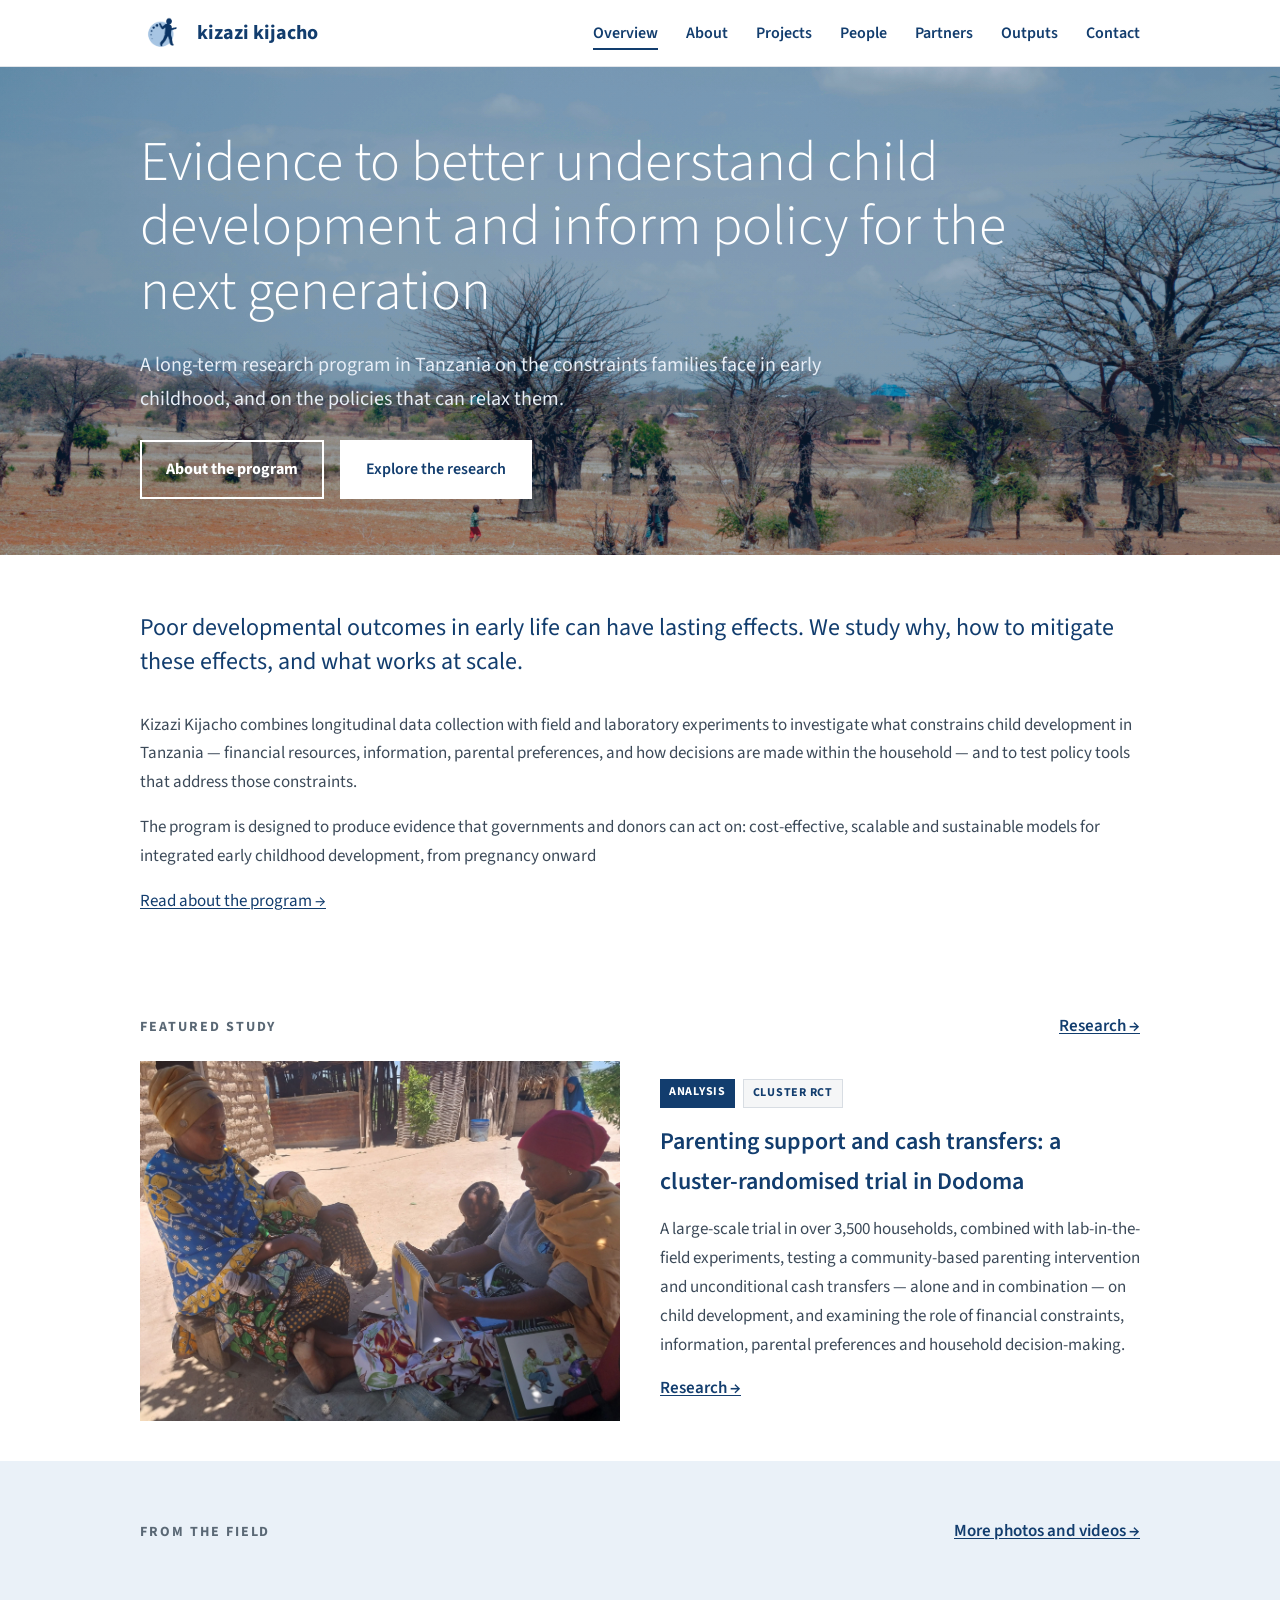
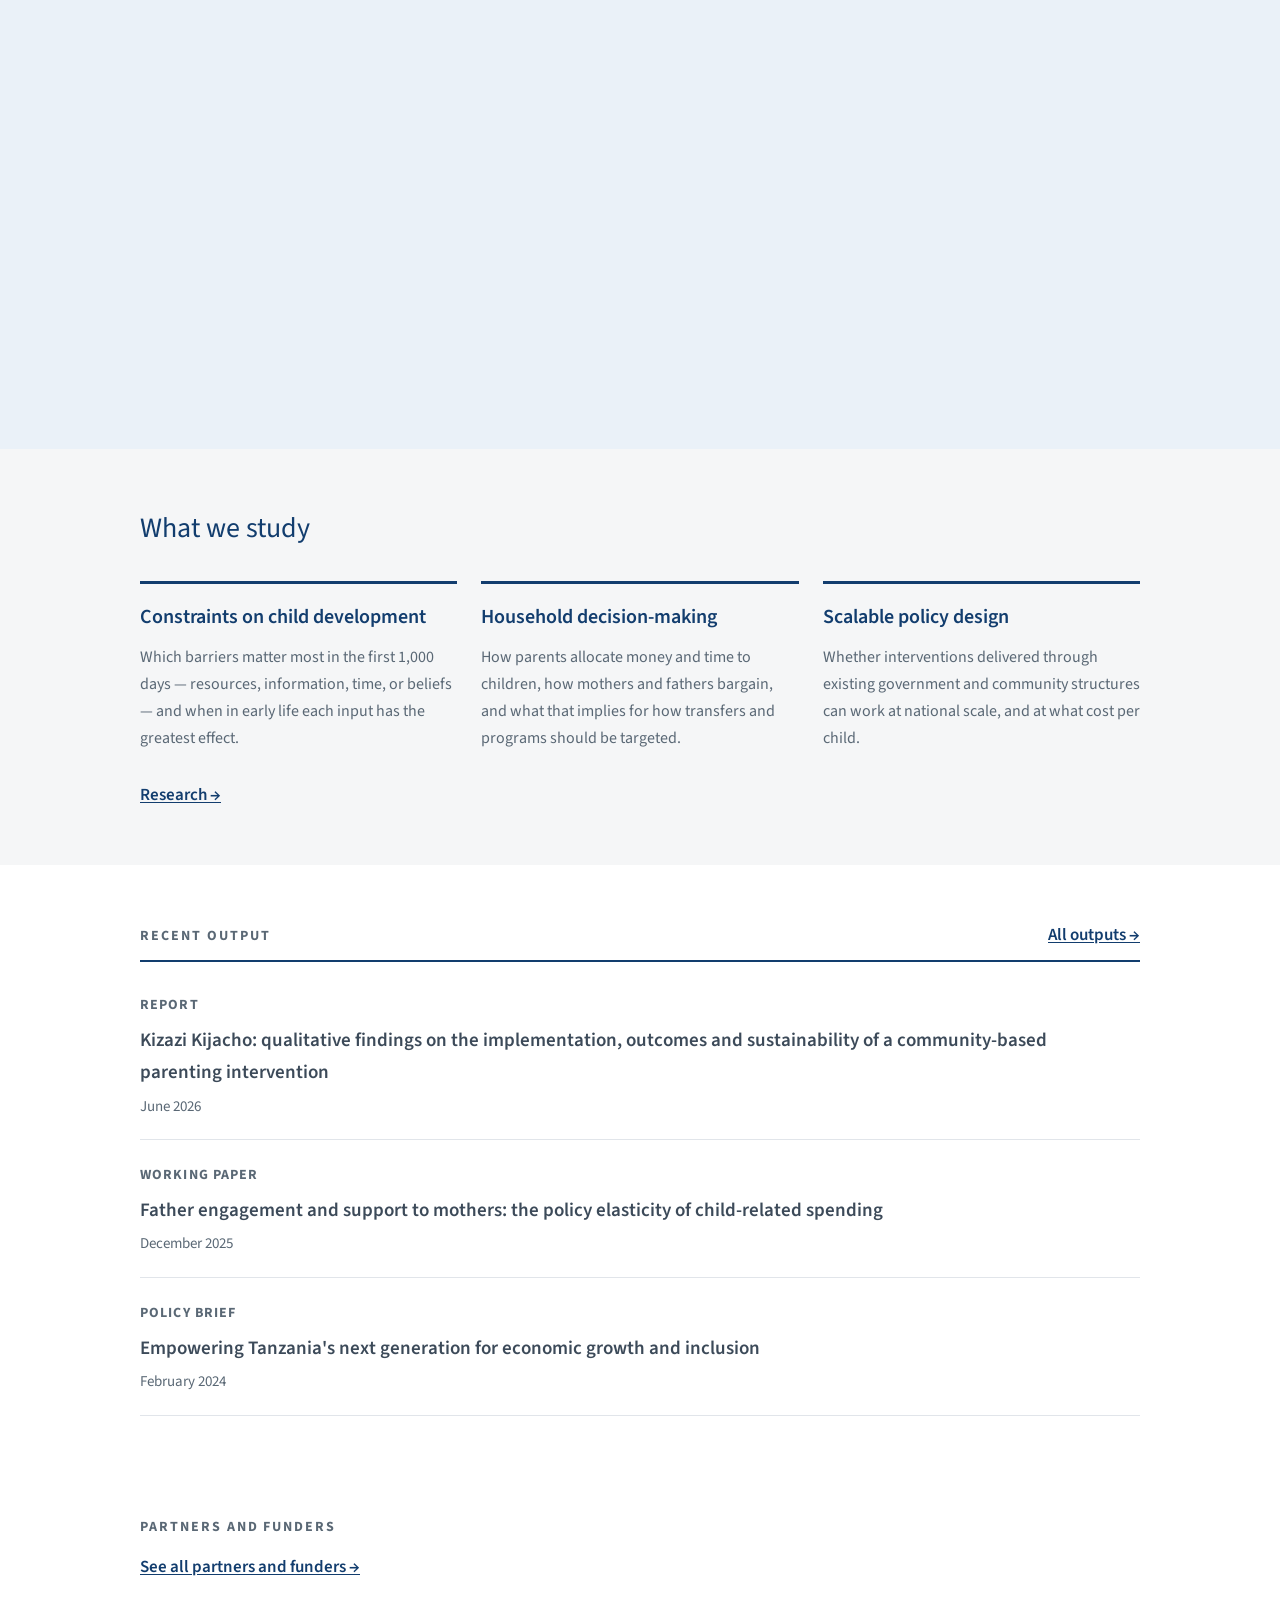
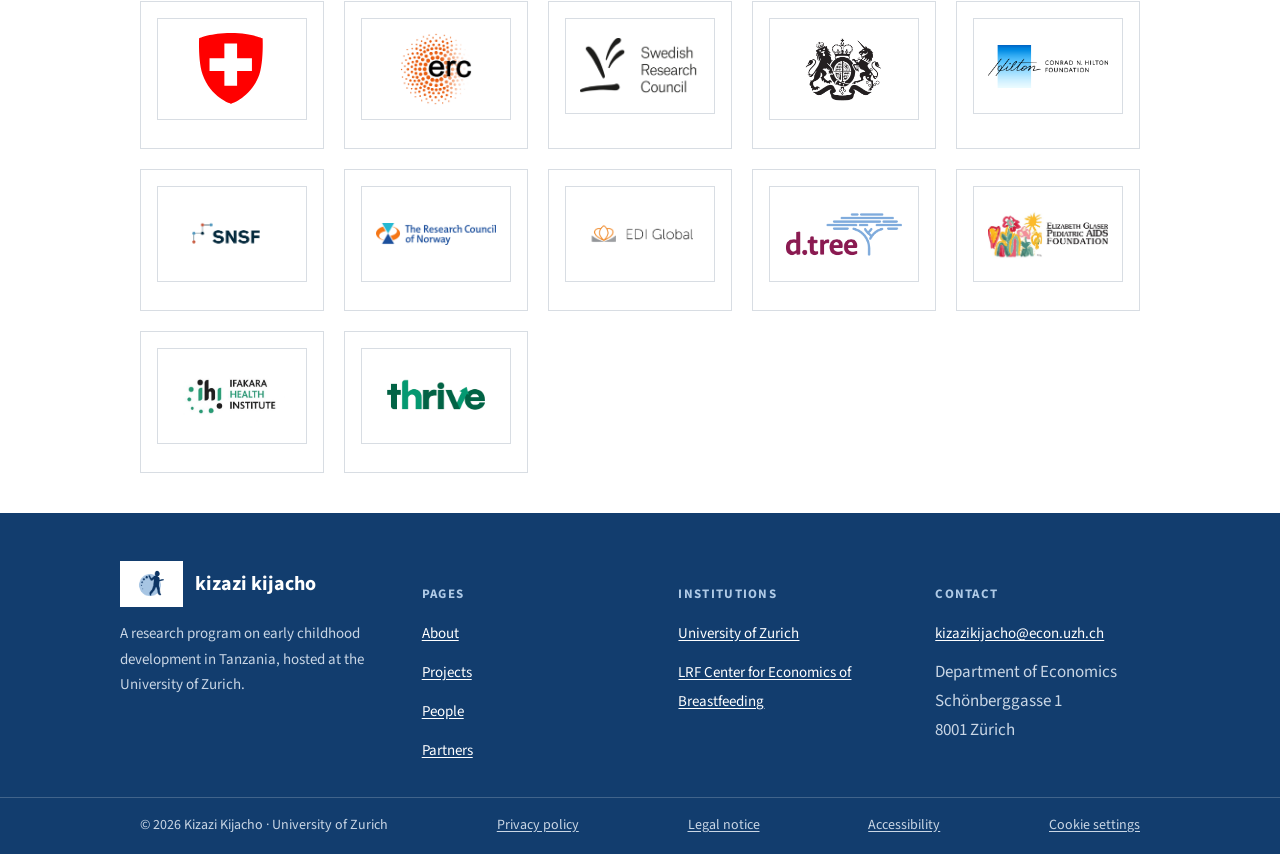
==== index.html @ 43be23a8 "Add files via upload" ====
<!DOCTYPE html>
<html lang="en">
<head>
<meta charset="UTF-8">
<meta name="viewport" content="width=device-width, initial-scale=1.0">
<title>Kizazi Kijacho — Research for the Next Generation</title>
<meta name="description" content="A long-term research program in Tanzania on the constraints families face in early childhood, and on the policies that can relax them.">
<link rel="preconnect" href="https://fonts.googleapis.com">
<link href="https://fonts.googleapis.com/css2?family=Source+Sans+3:wght@300;400;600;700&display=swap" rel="stylesheet">
<link rel="stylesheet" href="styles.css">
</head>
<body>
<a class="skip-link" href="#main">Skip to main content</a>

<header class="site-header">
  <div class="content">
    <a class="brand" href="index.html">
      <img class="brand-icon" src="assets/kizazi-icon.png" alt=""><span class="brand-wordmark">kizazi kijacho</span>
    </a>
    <nav class="main-nav" aria-label="Primary">
      <ul>
        <li><a href="index.html" aria-current="page">Overview</a></li>
        <li><a href="about.html">About</a></li>
        <li><a href="research.html">Projects</a></li>
        <li><a href="people.html">People</a></li>
        <li><a href="partners.html">Partners</a></li>
        <li><a href="outputs.html">Outputs</a></li>
        <li><a href="contact.html">Contact</a></li>
      </ul>
    </nav>
  </div>
</header>

<main id="main">

  <!-- Hero -->
  <section class="hero" aria-label="Introduction">
    <div class="content hero-inner">
      <h1>Evidence to better understand child development and inform policy for the next generation</h1>
      <p class="lede">A long-term research program in Tanzania on the constraints families face in early childhood, and on the policies that can relax them.</p>
      <div class="hero-actions">
        <a class="btn btn-outline" href="about.html" style="font-weight:700;">About the program</a>
        <a class="btn btn-primary" href="research.html">Explore the research</a>
      </div>
    </div>
  </section>

  <!-- Intro statement -->
  <section class="band-white">
    <div class="content">
      <p style="font-size:24px; font-weight:400; color:var(--navy); line-height:1.4;">
        Poor developmental outcomes in early life can have lasting effects. We study why, how to mitigate these effects, and what works at scale.
      </p>

      <div style="margin-top:32px;">
        <p>Kizazi Kijacho combines longitudinal data collection with field and laboratory experiments to investigate what constrains child development in Tanzania — financial resources, information, parental preferences, and how decisions are made within the household — and to test policy tools that address those constraints.</p>
        <p style="margin-top:16px;">The program is designed to produce evidence that governments and donors can act on: cost-effective, scalable and sustainable models for integrated early childhood development, from pregnancy onward</p>
        <p style="margin-top:16px;"><a href="about.html">Read about the program →</a></p>
      </div>
    </div>
  </section>

  <!-- Featured study -->
  <section class="band-white tight">
    <div class="content">
      <div style="display:flex; justify-content:space-between; align-items:baseline; margin-bottom:20px;">
        <span class="label">Featured study</span>
        <a href="research.html" style="font-weight:600;">Research →</a>
      </div>
      <div class="featured">
        <img src="assets/photos/field/community-health-worker-visit.jpeg" alt="A community health worker visits a mother and infant at home in Dodoma" style="width:100%;height:100%;object-fit:cover;">
        <div>
          <div class="chip-row">
            <span class="chip chip-analysis">Analysis</span>
            <span class="chip chip-planned" style="border-color:var(--card-border); background:var(--warm-grey);">Cluster RCT</span>
          </div>
          <h3>Parenting support and cash transfers: a cluster-randomised trial in Dodoma</h3>
          <p>A large-scale trial in over 3,500 households, combined with lab-in-the-field experiments, testing a community-based parenting intervention and unconditional cash transfers — alone and in combination — on child development, and examining the role of financial constraints, information, parental preferences and household decision-making.</p>
          <p style="margin-top:14px;"><a href="research.html" style="font-weight:600;">Research →</a></p>
        </div>
      </div>
    </div>
  </section>

  <!-- From the field -->
<section class="band-pale">
  <div class="content">
    <div style="display:flex; justify-content:space-between; align-items:baseline; margin-bottom:20px;">
      <span class="label">From the field</span>
      <a href="media.html" style="font-weight:600;">More photos and videos →</a>
    </div>
        <div style="max-width:760px; margin:0 auto;">
      <div style="position:relative; padding-bottom:56.25%; height:0; overflow:hidden;">
        <iframe src="https://www.youtube.com/embed/hVTuC9hLxNs" title="Kizazi Kijacho field video" style="position:absolute; top:0; left:0; width:100%; height:100%; border:0;" allow="accelerometer; autoplay; clipboard-write; encrypted-media; gyroscope; picture-in-picture" allowfullscreen></iframe>
      </div>
    </div>
  </div>
</section>

  <!-- What we study -->
  <section class="band-grey">
    <div class="content">
      <h2 style="font-size:28px; font-weight:400; color:var(--navy); margin-bottom:28px;">What we study</h2>
      <div class="grid-3">
        <div class="study-card">
          <h3>Constraints on child development</h3>
          <p>Which barriers matter most in the first 1,000 days — resources, information, time, or beliefs — and when in early life each input has the greatest effect.</p>
        </div>
        <div class="study-card">
          <h3>Household decision-making</h3>
          <p>How parents allocate money and time to children, how mothers and fathers bargain, and what that implies for how transfers and programs should be targeted.</p>
        </div>
        <div class="study-card">
          <h3>Scalable policy design</h3>
          <p>Whether interventions delivered through existing government and community structures can work at national scale, and at what cost per child.</p>
        </div>
      </div>
      <p style="margin-top:28px;"><a href="research.html" style="font-weight:600;">Research →</a></p>
    </div>
  </section>

  <!-- Recent output -->
  <section class="band-white">
    <div class="content">
      <div style="display:flex; justify-content:space-between; align-items:baseline; margin-bottom:8px; border-bottom:2px solid var(--navy); padding-bottom:10px;">
        <span class="label" style="margin:0;">Recent output</span>
        <a href="outputs.html" style="font-weight:600;">All outputs →</a>
      </div>
      <div class="output-row">
        <div>
          <span class="label" style="letter-spacing:0.08em;">Report</span>
          <h3 style="margin-top:6px;">Kizazi Kijacho: qualitative findings on the implementation, outcomes and sustainability of a community-based parenting intervention</h3>
          <p class="meta">June 2026</p>
        </div>
      </div>
      <div class="output-row">
        <div>
          <span class="label" style="letter-spacing:0.08em;">Working paper</span>
          <h3 style="margin-top:6px;">Father engagement and support to mothers: the policy elasticity of child-related spending</h3>
          <p class="meta">December 2025</p>
        </div>
      </div>
      <div class="output-row">
        <div>
          <span class="label" style="letter-spacing:0.08em;">Policy brief</span>
          <h3 style="margin-top:6px;">Empowering Tanzania's next generation for economic growth and inclusion</h3>
          <p class="meta">February 2024</p>
        </div>
      </div>
    </div>
  </section>

  <!-- Partners and funders -->
  <section class="band-white tight">
    <div class="content">
      <span class="label">Partners and funders</span>
      <p style="margin-top:12px;"><a href="partners.html" style="font-weight:600;">See all partners and funders →</a></p>
      <div class="grid-5" style="margin-top:20px;">
        <div class="partner-card logo-only"><div class="logo-img"><img src="assets/logos/funders/seri.svg" alt="Swiss State Secretariat for Education, Research and Innovation (SERI)"></div></div>
        <div class="partner-card logo-only"><div class="logo-img"><img src="assets/logos/funders/erc.png" alt="European Research Council (ERC)"></div></div>
        <div class="partner-card logo-only"><div class="logo-img"><img src="assets/logos/funders/vr-swedish-research-council.png" alt="Swedish Research Council (Vetenskapsrådet)"></div></div>
        <div class="partner-card logo-only"><div class="logo-img"><img src="assets/logos/funders/fcdo.png" alt="Foreign, Commonwealth & Development Office (FCDO)"></div></div>
        <div class="partner-card logo-only"><div class="logo-img"><img src="assets/logos/funders/hilton-foundation.png" alt="Conrad N. Hilton Foundation"></div></div>
        <div class="partner-card logo-only"><div class="logo-img"><img src="assets/logos/funders/snsf.png" alt="Swiss National Science Foundation (SNSF)"></div></div>
        <div class="partner-card logo-only"><div class="logo-img"><img src="assets/logos/funders/research-council-of-norway.png" alt="Research Council of Norway"></div></div>
        <div class="partner-card logo-only"><div class="logo-img"><img src="assets/logos/partners/edi-global.png" alt="EDI Global"></div></div>
        <div class="partner-card logo-only"><div class="logo-img"><img src="assets/logos/partners/dtree.png" alt="d.tree"></div></div>
        <div class="partner-card logo-only"><div class="logo-img"><img src="assets/logos/partners/egpaf.jpeg" alt="Elizabeth Glaser Pediatric AIDS Foundation (EGPAF)"></div></div>
        <div class="partner-card logo-only"><div class="logo-img"><img src="assets/logos/partners/ifakara.jpg" alt="Ifakara Health Institute"></div></div>
        <div class="partner-card logo-only"><div class="logo-img"><img src="assets/logos/partners/thrive.png" alt="Thrive"></div></div>
      </div>
    </div>
  </section>

</main>

<!-- Footer -->
<footer class="site-footer">
  <div class="content footer-main">
    <div>
      <div class="footer-brand">
                <div style="display:flex; align-items:center; gap:12px;">
          <div class="footer-logo-plate">
            <img class="brand-icon" src="assets/kizazi-icon.png" alt="">
          </div>
          <span class="brand-wordmark">kizazi kijacho</span>
        </div>
        <p class="footer-brand-text">A research program on early childhood development in Tanzania, hosted at the University of Zurich.</p>
      </div>
    </div>
    <div class="footer-col">
      <h5>Pages</h5>
      <ul>
        <li><a href="about.html">About</a></li>
        <li><a href="research.html">Projects</a></li>
        <li><a href="people.html">People</a></li>
        <li><a href="partners.html">Partners</a></li>
      </ul>
    </div>
    <div class="footer-col">
      <h5>Institutions</h5>
      <ul>
        <li><a href="https://www.econ.uzh.ch/en.html" target="_blank" rel="noopener">University of Zurich</a></li>
        <li><a href="https://lrfc.uzh.ch/en/index.html" target="_blank" rel="noopener">LRF Center for Economics of Breastfeeding</a></li>
      </ul>
    </div>
    <div class="footer-col">
      <h5>Contact</h5>
      <ul>
        <li><a href="mailto:kizazikijacho@econ.uzh.ch">kizazikijacho@econ.uzh.ch</a></li>
        <li style="color:#C9D6E5;">Department of Economics<br>Schönberggasse 1<br>8001 Zürich</li>
      </ul>
    </div>
  </div>
    <div class="footer-bottom">
    <div class="content">
      <span>© 2026 Kizazi Kijacho · University of Zurich</span>
      <a href="legal.html#privacy-policy">Privacy policy</a>
      <a href="legal.html#legal-notice">Legal notice</a>
      <a href="legal.html#accessibility">Accessibility</a>
      <a href="legal.html#cookie-settings">Cookie settings</a>
    </div>
  </div>
</footer>

</body>
</html>
---- styles.css ----
/* ==========================================================================
   Kizazi Kijacho — shared stylesheet
   Design system per site mockup: one typeface (Source Sans), four
   background bands (white / pale blue / warm grey / navy), square corners
   throughout, colour drawn from the KK logo.
   ========================================================================== */

:root {
  /* Colour */
  --navy: #123D6E;
  --light-blue: #AFCAE6;
  --pale-band: #EAF1F8;
  --body-text: #3C4A59;
  --secondary-text: #5A6875;
  --warm-grey: #F5F6F7;
  --dashed-bg: #F7FAFD;
  --dashed-border: #AFCAE6;
  --divider: #E1E5EA;
  --card-border: #D8DDE3;
  --uzh-blue: #0028A5;
  --white: #FFFFFF;

  /* Layout */
  --content-width: 1040px;
  --page-pad: 20px;
}

* { box-sizing: border-box; }

html {
  scroll-behavior: smooth;
}

@media (prefers-reduced-motion: reduce) {
  html { scroll-behavior: auto; }
  * { animation-duration: 0.001ms !important; animation-iteration-count: 1 !important; transition-duration: 0.001ms !important; }
}

body {
  margin: 0;
  font-family: "Source Sans 3", "Source Sans Pro", -apple-system, BlinkMacSystemFont, sans-serif;
  color: var(--body-text);
  background: var(--white);
  font-size: 17px;
  line-height: 1.7;
  font-weight: 400;
}

h1, h2, h3, h4, p, ul, ol, dl, figure { margin: 0; }

a {
  color: var(--navy);
  text-decoration: underline;
  text-underline-offset: 2px;
}
a:hover { color: var(--uzh-blue); }

img { max-width: 100%; display: block; }

.content {
  max-width: var(--content-width);
  margin: 0 auto;
  padding: 0 var(--page-pad);
}

/* Skip link (accessibility) */
.skip-link {
  position: absolute;
  left: -9999px;
  top: 0;
  background: var(--navy);
  color: var(--white);
  padding: 12px 20px;
  z-index: 1000;
  text-decoration: none;
}
.skip-link:focus {
  left: 0;
}

/* Visible keyboard focus everywhere */
a:focus-visible,
button:focus-visible,
[tabindex]:focus-visible {
  outline: 3px solid var(--uzh-blue);
  outline-offset: 2px;
}

/* ---------- Host strip + header ---------- */
.host-strip {
  background: var(--uzh-blue);
  color: var(--white);
  font-size: 14px;
  font-weight: 700;
  text-transform: uppercase;
  letter-spacing: 0.08em;
  padding: 8px var(--page-pad);
  text-align: center;
}

.site-header {
  border-bottom: 1px solid var(--divider);
  background: var(--white);
}
.site-header .content {
  display: flex;
  align-items: center;
  justify-content: space-between;
  gap: 24px;
  padding-top: 16px;
  padding-bottom: 16px;
  flex-wrap: wrap;
}

.brand {
  display: flex;
  align-items: center;
  gap: 12px;
  text-decoration: none;
  color: var(--navy);
}
.brand-mark {
  width: 40px;
  height: 40px;
  flex-shrink: 0;
}
.brand-text {
  display: flex;
  flex-direction: column;
  line-height: 1.2;
}
.brand-name {
  font-size: 19px;
  font-weight: 600;
  color: var(--navy);
}
.brand-tagline {
  font-size: 12px;
  color: var(--secondary-text);
}
.brand-logo {
  height: 40px;
  width: auto;
  display: block;
}
.brand-icon {
  height: 34px;
  width: auto;
  display: block;
}
.brand-wordmark {
  font-size: 20px;
  font-weight: 700;
  color: var(--navy);
  white-space: nowrap;
}
.footer-brand .brand-wordmark { color: var(--white); }

.main-nav ul {
  list-style: none;
  display: flex;
  gap: 28px;
  padding: 0;
  flex-wrap: wrap;
}
.main-nav a {
  font-size: 16px;
  font-weight: 600;
  color: var(--navy);
  text-decoration: none;
  padding-bottom: 4px;
  border-bottom: 2px solid transparent;
}
.main-nav a:hover { border-bottom-color: var(--light-blue); }
.main-nav a[aria-current="page"] {
  border-bottom-color: var(--navy);
}

/* ---------- Bands ---------- */
.band-white { background: var(--white); }
.band-pale { background: var(--pale-band); }
.band-grey { background: var(--warm-grey); }
.band-navy { background: var(--navy); color: var(--white); }

section {
  padding: 56px 0;
}
section.tight { padding: 40px 0; }
section.wide { padding: 76px 0; }

/* ---------- Small label / eyebrow ---------- */
.label {
  font-size: 14px;
  font-weight: 700;
  text-transform: uppercase;
  letter-spacing: 0.14em;
  color: var(--secondary-text);
}
.band-navy .label,
.hero .label { color: var(--light-blue); }

/* ---------- Hero (Overview) ---------- */
.hero {
  background:
    linear-gradient(rgba(18,61,110,0.35), rgba(18,61,110,0.35)),
    url('assets/photos/field/Field_Photo_3.jpg') center/cover no-repeat;
  color: var(--white);
  padding: 64px 0 0;
}
.hero-inner {
  display: flex;
  flex-direction: column;
  gap: 24px;
  padding-bottom: 56px;
}
.hero-logo-plate {
  background: var(--white);
  display: inline-flex;
  align-items: center;
  gap: 10px;
  padding: 14px 18px;
  width: fit-content;
}
.hero-logo-plate img { height: 40px; width: auto; }
.hero h1 {
  font-size: 56px;
  font-weight: 300;
  line-height: 1.15;
  max-width: 36ch;
}
.hero p.lede {
  font-size: 20px;
  font-weight: 400;
  max-width: 70ch;
  color: #E7EEF7;
}
.hero-actions {
  display: flex;
  gap: 16px;
  flex-wrap: wrap;
}

/* Shallow banner used on inner pages */
.page-banner {
  background: var(--navy);
  color: var(--white);
  padding: 48px 0;
}
.page-banner h1 {
  font-size: 44px;
  font-weight: 300;
  line-height: 1.2;
}
.page-banner .label { margin-bottom: 10px; display: block; }

/* Pale intro band under a page banner, or standalone page title */
.page-intro {
  background: var(--pale-band);
  padding: 48px 0;
}
.page-intro .intro-grid {
  display: grid;
  grid-template-columns: 1.2fr 1fr;
  gap: 40px;
  align-items: start;
}
.page-intro h1 {
  font-size: 46px;
  font-weight: 300;
  color: var(--navy);
  margin-bottom: 8px;
}
.page-intro p { font-size: 17px; }

/* ---------- Buttons ---------- */
.btn {
  display: inline-block;
  padding: 14px 24px;
  font-size: 16px;
  font-weight: 600;
  text-decoration: none;
  border: 2px solid transparent;
  cursor: pointer;
}
.btn-primary {
  background: var(--white);
  color: var(--navy);
}
.btn-primary:hover { background: var(--light-blue); color: var(--navy); }
.btn-outline {
  background: transparent;
  color: var(--white);
  border-color: var(--white);
}
.btn-outline:hover { background: rgba(255,255,255,0.12); }
.btn-navy {
  background: var(--navy);
  color: var(--white);
}
.btn-navy:hover { background: #0d2c50; }
.btn-outline-navy {
  background: transparent;
  color: var(--navy);
  border-color: var(--navy);
}
.btn-outline-navy:hover { background: var(--pale-band); }

/* ---------- Two-column text layout ---------- */
.two-col {
  display: grid;
  grid-template-columns: 1fr 1fr;
  gap: 56px;
}
.two-col h2 {
  font-size: 26px;
  font-weight: 600;
  color: var(--navy);
  border-bottom: 2px solid var(--navy);
  padding-bottom: 12px;
  margin-bottom: 20px;
}

/* ---------- Three / four column layout ---------- */
.grid-3 {
  display: grid;
  grid-template-columns: repeat(3, 1fr);
  gap: 24px;
}
.grid-4 {
  display: grid;
  grid-template-columns: repeat(4, 1fr);
  gap: 24px;
}
.grid-5 {
  display: grid;
  grid-template-columns: repeat(5, 1fr);
  gap: 20px;
}

.study-card {
  border-top: 3px solid var(--navy);
  padding-top: 16px;
}
.study-card h3 {
  font-size: 20px;
  font-weight: 600;
  color: var(--navy);
  margin-bottom: 10px;
}
.study-card p { font-size: 16px; color: var(--secondary-text); }

/* ---------- Featured study (image + text) ---------- */
.featured {
  display: grid;
  grid-template-columns: 1fr 1fr;
  gap: 40px;
  align-items: center;
}
.chip-row { display: flex; gap: 8px; margin-bottom: 14px; }
.featured h3 {
  font-size: 24px;
  font-weight: 600;
  color: var(--navy);
  margin-bottom: 12px;
}

/* ---------- Status chips ---------- */
.chip {
  display: inline-block;
  font-size: 12px;
  font-weight: 700;
  text-transform: uppercase;
  letter-spacing: 0.06em;
  padding: 3px 9px;
}
.chip-analysis { background: var(--navy); color: var(--white); }
.chip-planned { background: var(--pale-band); color: var(--navy); border: 1px solid var(--light-blue); }
.chip-complete { background: var(--white); color: var(--navy); border: 1px solid var(--navy); }

/* ---------- Placeholder photo block ---------- */
.photo-placeholder {
  background: var(--dashed-bg);
  border: 1px dashed var(--dashed-border);
  color: var(--secondary-text);
  display: flex;
  flex-direction: column;
  align-items: center;
  justify-content: center;
  gap: 6px;
  text-align: center;
  font-size: 14px;
  padding: 24px;
  min-height: 220px;
}
.photo-placeholder svg { width: 28px; height: 28px; opacity: 0.6; }
.photo-placeholder .ph-caption { font-weight: 600; color: var(--body-text); }
.photo-placeholder.portrait {
  border-radius: 50%;
  min-height: 0;
  width: 160px;
  height: 160px;
  margin: 0 auto;
  object-fit: cover;
  display: block;
}
.portrait-photo {
  width: 160px;
  height: 160px;
  border-radius: 50%;
  object-fit: cover;
  display: block;
  margin: 0 auto;
  padding: 0;
  border: none;
  background: none;
}
.photo-placeholder.wide { min-height: 320px; }
.photo-placeholder.small { min-height: 140px; }

/* ---------- Video block ---------- */
.video-block {
  background: var(--navy);
  color: var(--white);
  min-height: 320px;
  display: flex;
  flex-direction: column;
  align-items: center;
  justify-content: center;
  gap: 10px;
  text-align: center;
}
.video-block .play {
  width: 56px;
  height: 56px;
  border: 2px solid var(--white);
  border-radius: 50%;
  display: flex;
  align-items: center;
  justify-content: center;
}
.video-note {
  font-size: 14px;
  color: var(--secondary-text);
  margin-top: 10px;
}

/* ---------- Timeline ---------- */
.timeline {
  border-top: 3px solid var(--navy);
  display: grid;
  grid-template-columns: repeat(4, 1fr);
  gap: 24px;
  padding-top: 20px;
}
.timeline .year {
  font-size: 19px;
  font-weight: 600;
  color: var(--navy);
  margin-bottom: 8px;
}
.timeline p { font-size: 16px; color: var(--secondary-text); }

/* ---------- Research: collapsible study rows ---------- */
.study-group { margin-bottom: 48px; }
.study-group-title {
  font-size: 26px;
  font-weight: 600;
  color: var(--navy);
}
.study-group-sub {
  font-size: 16px;
  color: var(--secondary-text);
  margin-bottom: 4px;
}
.study-group-rule {
  border: none;
  border-top: 2px solid var(--navy);
  margin: 12px 0 0;
}
.study-row {
  border-bottom: 1px solid var(--divider);
  padding: 20px 0;
}
.study-row-layout {
  display: grid;
  grid-template-columns: 1fr 280px;
  gap: 32px;
}
.study-row summary {
  list-style: none;
  cursor: pointer;
  display: flex;
  align-items: baseline;
  gap: 10px;
  font-size: 20px;
  font-weight: 600;
  color: var(--navy);
}
.study-row summary::-webkit-details-marker { display: none; }
.study-row summary::after {
  content: "+";
  margin-left: auto;
  font-weight: 400;
  font-size: 22px;
  color: var(--secondary-text);
}
.study-row[open] summary::after { content: "–"; }
.study-body {
  display: grid;
  grid-template-columns: 1fr 280px;
  gap: 32px;
  margin-top: 14px;
}
.study-facts {
  border-left: 2px solid var(--light-blue);
  padding-left: 20px;
  font-size: 15px;
}
.study-facts dt {
  font-size: 13px;
  font-weight: 700;
  text-transform: uppercase;
  letter-spacing: 0.08em;
  color: var(--secondary-text);
  margin-top: 12px;
}
.study-facts dt:first-child { margin-top: 0; }
.study-facts dd { margin: 2px 0 0; }

/* ---------- People ---------- */
.leader-row {
  display: grid;
  grid-template-columns: 160px 1fr;
  gap: 32px;
  padding: 28px 0;
  border-bottom: 1px solid var(--divider);
  align-items: center;
}
.leader-row h3 { font-size: 21px; font-weight: 600; color: var(--navy); }
.leader-role { font-size: 15px; color: var(--secondary-text); margin: 4px 0 10px; }
.leader-bio { font-style: italic; color: var(--secondary-text); margin-bottom: 10px; }

.collab-grid {
  display: grid;
  grid-template-columns: 1fr 1fr;
  gap: 20px 40px;
}
.collab-cell {
  border-bottom: 1px solid var(--divider);
  padding-bottom: 16px;
}
.collab-cell summary {
  list-style: none;
  cursor: pointer;
  display: grid;
  grid-template-columns: 64px 1fr auto;
  gap: 14px;
  align-items: center;
}
.collab-cell summary::-webkit-details-marker { display: none; }
.collab-cell .ph-mini {
  width: 64px; height: 64px; border-radius: 50%;
  object-fit: cover; object-position: center 20%; display: block;
}
.collab-cell h4 { font-size: 17px; font-weight: 600; color: var(--navy); }
.collab-cell .inst { font-size: 14px; color: var(--secondary-text); }
.collab-cell summary::after { content: "+"; font-size: 18px; color: var(--secondary-text); }
.collab-cell[open] summary::after { content: "–"; }
.collab-body { padding: 12px 0 0 78px; font-size: 15px; }
.collab-links a { margin-right: 14px; font-size: 14px; }
.add-cell {
  background: var(--dashed-bg);
  border: 1px dashed var(--dashed-border);
  padding: 16px;
  font-size: 15px;
  color: var(--secondary-text);
  display: flex;
  align-items: center;
}
.add-cell a { font-weight: 700; }

/* ---------- Partners ---------- */
.partner-card {
  border: 1px solid var(--card-border);
  padding: 16px;
  text-align: left;
}
.partner-card .logo-slot {
  background: var(--dashed-bg);
  border: 1px dashed var(--dashed-border);
  min-height: 72px;
  display: flex;
  align-items: center;
  justify-content: center;
  font-size: 13px;
  color: var(--secondary-text);
  margin-bottom: 12px;
}
.partner-card .logo-img {
  background: var(--white);
  border: 1px solid var(--card-border);
  min-height: 96px;
  display: flex;
  align-items: center;
  justify-content: center;
  margin-bottom: 12px;
  padding: 14px;
}
.partner-card .logo-img img {
  max-height: 72px;
  max-width: 100%;
  width: auto;
  object-fit: contain;
}
.partner-card.logo-only h4 { font-size: 15px; }
.partner-card h4 { font-size: 17px; font-weight: 600; color: var(--navy); }
.partner-card p { font-size: 14px; color: var(--secondary-text); margin-top: 4px; }

.past-partner {
  padding: 14px 0;
  border-bottom: 1px solid var(--divider);
}
.past-partner .name { font-weight: 600; color: var(--navy); }
.past-partner .role { font-size: 14px; color: var(--secondary-text); }

/* ---------- Outputs ---------- */
.output-row {
  display: grid;
  grid-template-columns: 1fr auto;
  gap: 24px;
  padding: 20px 0;
  border-bottom: 1px solid var(--divider);
  align-items: start;
}
.output-row h3 { font-size: 19px; font-weight: 600; color: var(--body-text); }
.output-row .meta { font-size: 15px; color: var(--secondary-text); margin-top: 4px; }
.output-links a { margin-left: 16px; font-size: 15px; font-weight: 600; white-space: nowrap; }
.output-links a:first-child { margin-left: 0; }
.output-group-title {
  font-size: 26px;
  font-weight: 600;
  color: var(--navy);
  border-bottom: 2px solid var(--navy);
  padding-bottom: 10px;
  margin-bottom: 4px;
}

/* ---------- Add-item tile ---------- */
.add-tile {
  background: var(--dashed-bg);
  border: 1px dashed var(--dashed-border);
  padding: 18px;
  font-size: 15px;
  color: var(--secondary-text);
}
.add-tile a { font-weight: 700; }

/* ---------- Legal page ---------- */
.legal-block { margin-bottom: 48px; }
.legal-block h2 {
  font-size: 26px;
  font-weight: 600;
  color: var(--navy);
  border-bottom: 2px solid var(--navy);
  padding-bottom: 10px;
  margin-bottom: 24px;
}
.legal-two-col {
  display: grid;
  grid-template-columns: 1fr 1fr;
  gap: 32px 56px;
}
.legal-two-col h4 {
  font-size: 18px;
  font-weight: 600;
  color: var(--navy);
  margin-bottom: 6px;
}
.legal-note {
  background: var(--pale-band);
  padding: 20px 24px;
  font-size: 16px;
  margin-top: 24px;
}

/* ---------- Footer ---------- */
.site-footer {
  background: var(--navy);
  color: var(--white);
  margin-top: 0;
}
.footer-main {
  padding: 48px 0 32px;
  display: grid;
  grid-template-columns: 1.2fr 1fr 1fr 1fr;
  gap: 32px;
}
.footer-brand {
  display: flex;
  flex-direction: column;
  gap: 14px;
  align-items: flex-start;
}
.footer-logo-plate {
  background: var(--white);
  display: inline-flex;
  padding: 8px 12px;
}
.footer-logo-plate img { height: 30px; width: auto; display: block; }
.footer-brand-text { font-size: 15px; color: #C9D6E5; margin: 0; }
.footer-col h5 {
  font-size: 13px;
  font-weight: 700;
  text-transform: uppercase;
  letter-spacing: 0.1em;
  color: var(--light-blue);
  margin-bottom: 14px;
}
.footer-col ul { list-style: none; padding: 0; display: flex; flex-direction: column; gap: 10px; }
.footer-col a {
  overflow-wrap: break-word;
  color: var(--white);
  font-size: 15px;
  text-decoration: underline;
}
.footer-legal-row {
  border-top: 1px solid rgba(255,255,255,0.2);
  padding: 16px var(--page-pad);
}
.footer-legal-row .content {
  display: flex;
  gap: 20px;
  flex-wrap: wrap;
}
.footer-legal-row a { color: var(--white); font-size: 14px; }
.footer-bottom {
  border-top: 1px solid rgba(255,255,255,0.2);
  padding: 16px var(--page-pad);
  font-size: 14px;
  color: #C9D6E5;
}
.footer-bottom a { color: #C9D6E5; }
.footer-bottom .content {
  display: flex;
  justify-content: space-between;
  flex-wrap: wrap;
  gap: 8px;
}

/* ---------- Responsive ---------- */
@media (max-width: 900px) {
  .two-col,
  .featured,
  .page-intro .intro-grid,
  .study-row-layout,
  .study-body,
  .leader-row,
  .collab-grid { grid-template-columns: 1fr; }
  .grid-3, .grid-4, .grid-5 { grid-template-columns: repeat(2, 1fr); }
  .timeline { grid-template-columns: repeat(2, 1fr); }
  .footer-main { grid-template-columns: 1fr 1fr; }
  .footer-main > div:first-child { grid-column: 1 / -1; }
  .hero h1 { font-size: 40px; }
  .page-intro h1, .page-banner h1 { font-size: 32px; }
  .main-nav ul { gap: 16px; }
  .collab-cell summary { grid-template-columns: 48px 1fr auto; }
  .collab-body { padding-left: 62px; }
  .leader-row { grid-template-columns: 100px 1fr; }
  .portrait-photo { width: 100px; height: 100px; }
  .collab-cell .ph-mini { width: 48px; height: 48px; }
}
@media (max-width: 560px) {
  .grid-3, .grid-4, .grid-5 { grid-template-columns: 1fr; }
  .timeline { grid-template-columns: 1fr; }
  .footer-main { grid-template-columns: 1fr; }
  .main-nav ul { gap: 12px 16px; }
  .hero h1 { font-size: 32px; }
}

/* ---------- Projects page: pillar tabs ---------- */
.pillar-grid {
  display: flex;
  gap: 16px;
  margin-bottom: 4px;
}
.pillar-card {
  flex: 1;
  border: 1px solid var(--card-border);
  border-top: 4px solid var(--card-border);
  padding: 20px;
  text-align: left;
  background: var(--white);
  cursor: pointer;
  font-family: inherit;
  display: block;
}
.pillar-card:hover { background: var(--warm-grey); }
.pillar-card.is-active {
  border-top-color: var(--navy);
  background: var(--pale-band);
}
.pillar-card-num { font-size: 28px; font-weight: 300; color: var(--navy); }
.pillar-card-title { font-size: 15px; font-weight: 600; color: var(--navy); margin-top: 4px; }
.pillar-card-count { font-size: 12px; color: var(--secondary-text); margin-top: 4px; text-transform: uppercase; letter-spacing: 0.05em; }

.expand-panel {
  border: 1px solid var(--card-border);
  border-top: 4px solid var(--navy);
  background: var(--pale-band);
  padding: 28px;
  margin-top: 16px;
}
.expand-panel-label { font-size: 12px; font-weight: 700; text-transform: uppercase; letter-spacing: 0.08em; color: var(--secondary-text); margin-bottom: 6px; }
.expand-panel h3 { font-size: 22px; font-weight: 600; color: var(--navy); margin-bottom: 6px; }
.expand-panel-desc { font-size: 15px; color: var(--secondary-text); margin-bottom: 20px; }

.pillar-panel-content { display: none; }
.pillar-panel-content.is-visible { display: block; }

.pillar-item {
  background: var(--white);
  border: 1px solid var(--card-border);
  border-top: 3px solid var(--navy);
  padding: 24px 28px;
  margin-bottom: 20px;
}
.pillar-item:last-child { margin-bottom: 0; }
.pillar-item-subtitle {
  font-size: 13px;
  color: var(--secondary-text);
  font-weight: 600;
  margin-top: 2px;
}
.pillar-item-head { display: flex; align-items: baseline; gap: 10px; margin-bottom: 6px; flex-wrap: wrap; }
.pillar-item-title { font-size: 17px; font-weight: 600; color: var(--navy); }
.pillar-item p { font-size: 15px; color: var(--body-text); margin-top: 6px; }
.pillar-item-facts {
  display: grid;
  grid-template-columns: repeat(4, 1fr);
  gap: 4px 20px;
  font-size: 13px;
  margin-top: 12px;
}
.pillar-item-facts dt {
  font-weight: 700;
  text-transform: uppercase;
  letter-spacing: 0.06em;
  color: var(--secondary-text);
  font-size: 11px;
}
.pillar-item-facts dd { margin: 0 0 6px; }
.pillar-item-link { font-size: 14px; font-weight: 600; margin-top: 10px; }

@media (max-width: 900px) {
  .pillar-grid { flex-wrap: wrap; }
  .pillar-card { flex: 1 1 45%; }
  .pillar-item-facts { grid-template-columns: repeat(2, 1fr); }
}
@media (max-width: 560px) {
  .pillar-card { flex: 1 1 100%; }
}

/* ---------- About page: pillars puzzle diagram ---------- */
.pillars-puzzle {
  position: relative;
  border: 1px solid rgba(18,61,110,0.18);
}
.pillars-puzzle-row {
  display: flex;
}
.pillars-puzzle-tile {
  flex: 1;
  padding: 36px 40px;
  text-decoration: none;
  display: block;
  position: relative;
}
.pillars-puzzle-tile.shade-a { background: #E8F0FA; }
.pillars-puzzle-tile.shade-b { background: #D3E3F3; }
.pillars-puzzle-tile:hover { filter: brightness(0.96); }

.pillars-puzzle-num {
  font-size: 13px;
  font-weight: 700;
  letter-spacing: 0.08em;
  color: var(--navy);
}
.pillars-puzzle-title {
  font-size: 23px;
  font-weight: 700;
  color: var(--navy);
  margin-top: 8px;
  line-height: 1.25;
  text-decoration: underline;
  text-decoration-color: transparent;
}
.pillars-puzzle-tile:hover .pillars-puzzle-title { text-decoration-color: var(--navy); }
.pillars-puzzle-desc {
  font-size: 15px;
  color: var(--body-text);
  margin-top: 12px;
  line-height: 1.5;
  max-width: 30ch;
}

/* Interlocking tabs — each circle is colored to match the tile it "belongs"
   to, and overlaps the boundary into its neighbour, reading as a puzzle knob */
.pillars-puzzle-tab {
  position: absolute;
  width: 56px;
  height: 56px;
  border-radius: 50%;
  box-shadow: 0 1px 3px rgba(18,61,110,0.15);
  pointer-events: none;
  z-index: 2;
}
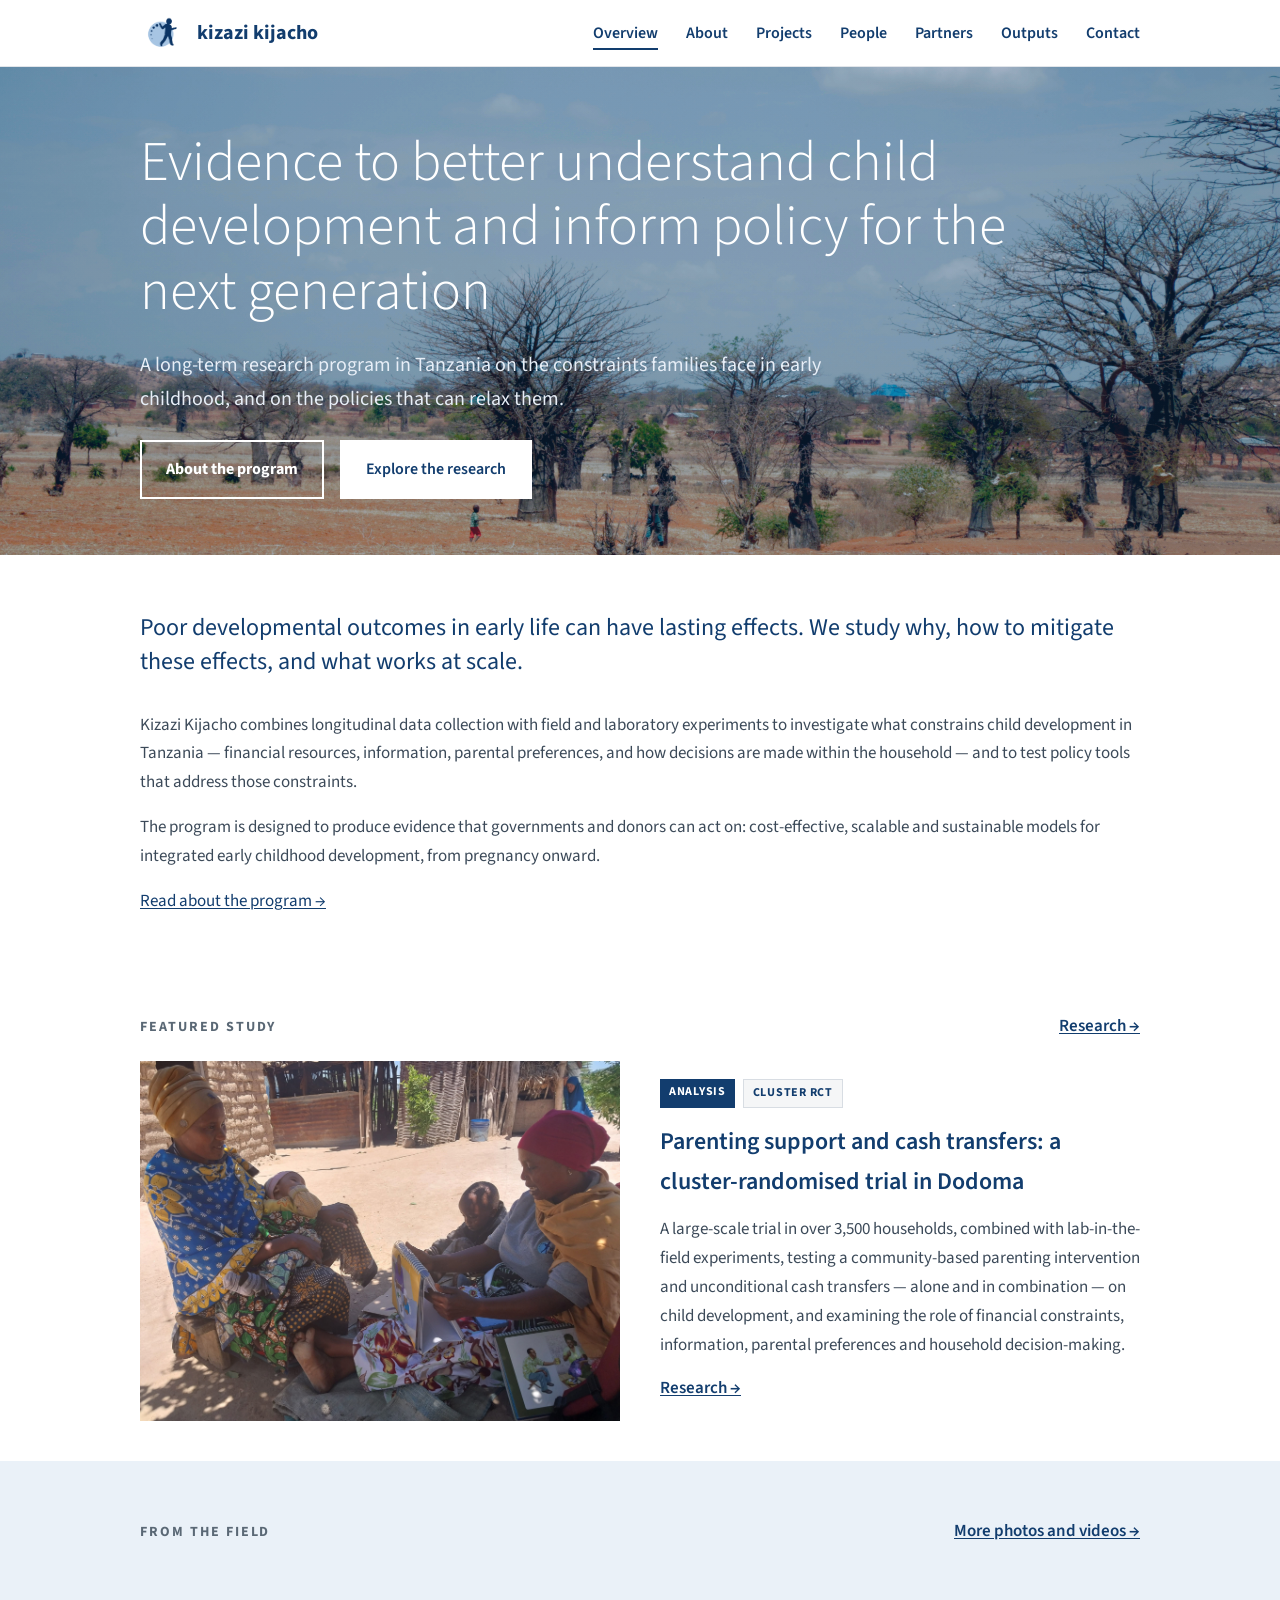
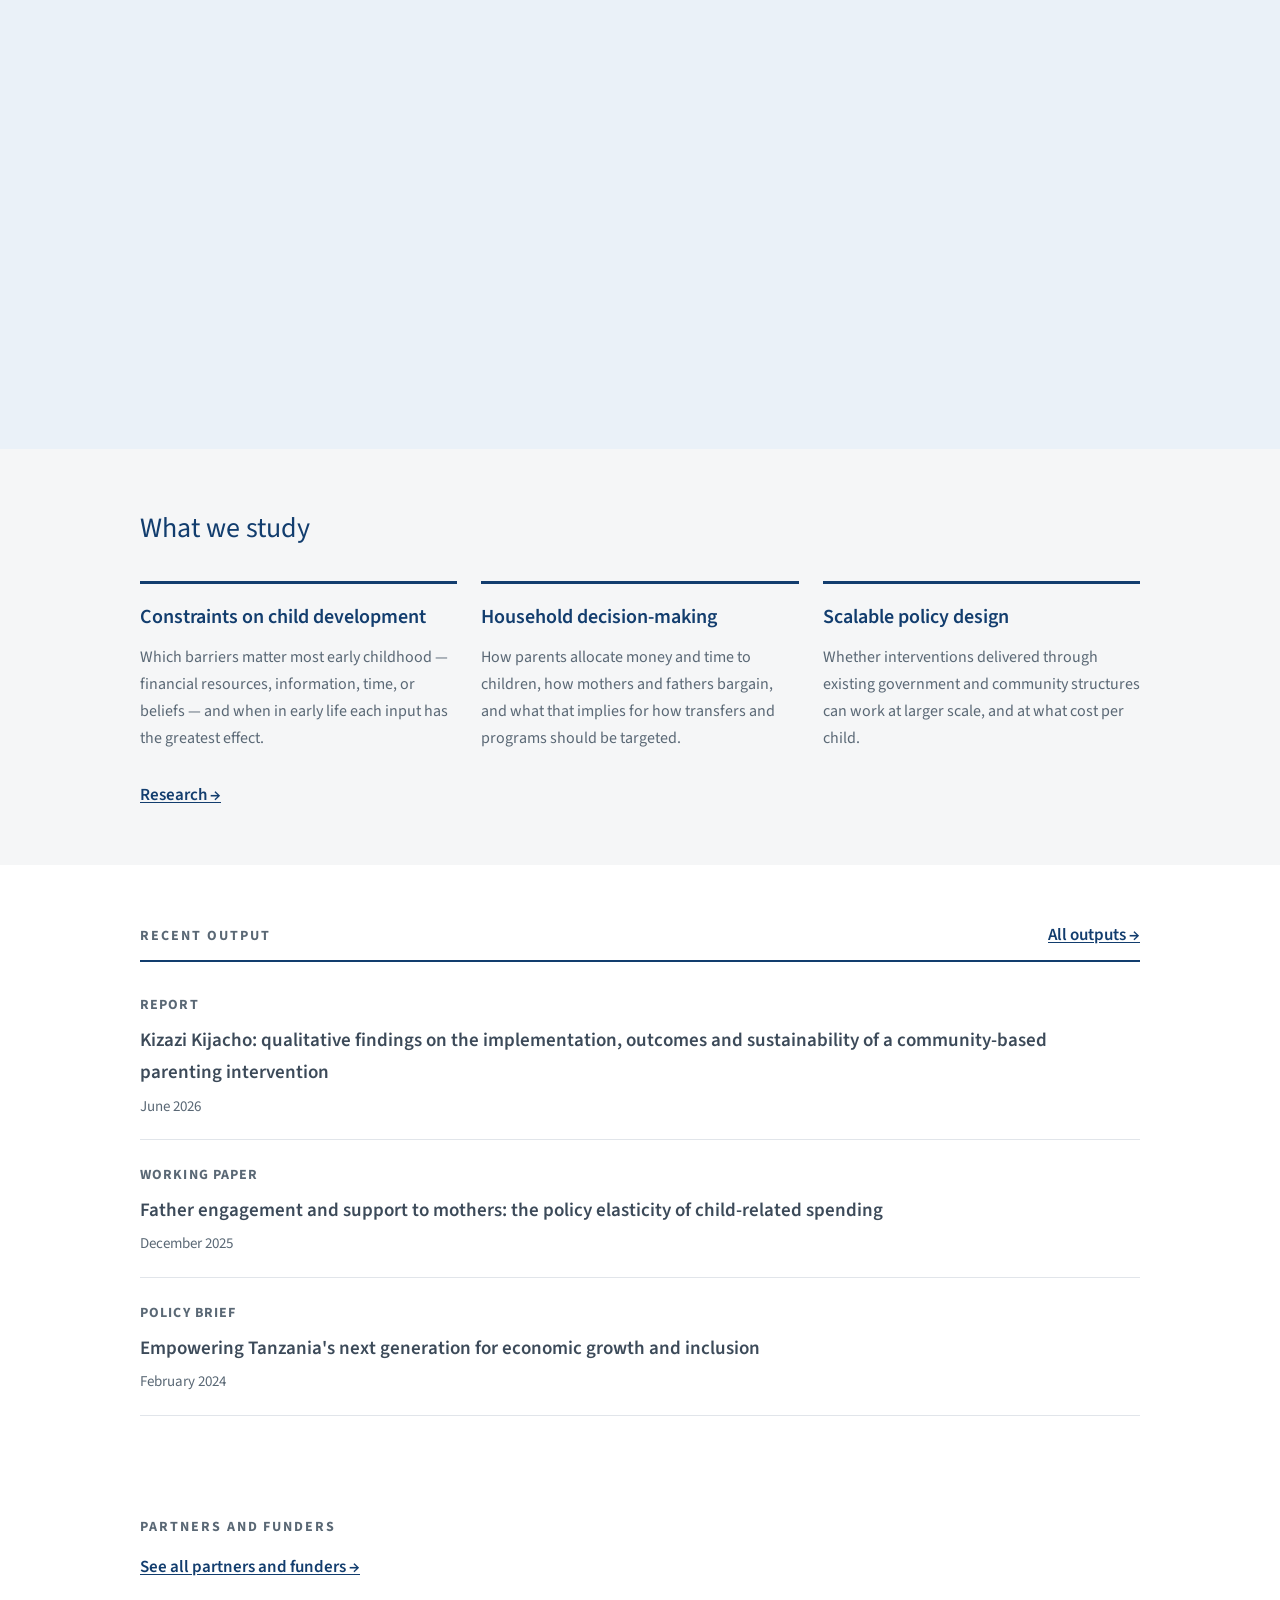
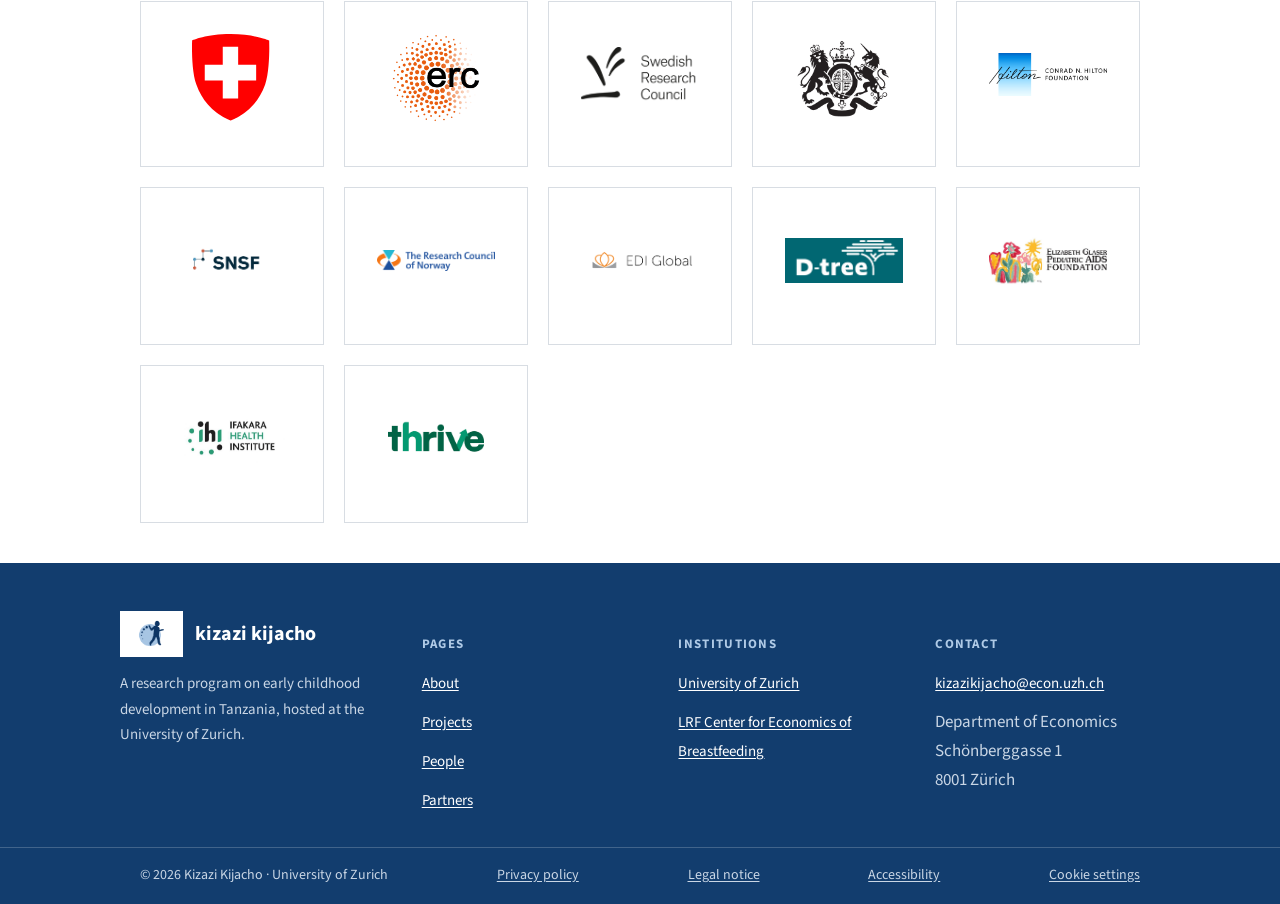
==== commit 68fa6c1a: "Add files via upload" ====
--- a/index.html
+++ b/index.html
@@ -54,7 +54,7 @@
 
       <div style="margin-top:32px;">
         <p>Kizazi Kijacho combines longitudinal data collection with field and laboratory experiments to investigate what constrains child development in Tanzania — financial resources, information, parental preferences, and how decisions are made within the household — and to test policy tools that address those constraints.</p>
-        <p style="margin-top:16px;">The program is designed to produce evidence that governments and donors can act on: cost-effective, scalable and sustainable models for integrated early childhood development, from pregnancy onward</p>
+        <p style="margin-top:16px;">The program is designed to produce evidence that governments and donors can act on: cost-effective, scalable and sustainable models for integrated early childhood development, from pregnancy onward.</p>
         <p style="margin-top:16px;"><a href="about.html">Read about the program →</a></p>
       </div>
     </div>
@@ -104,7 +104,7 @@
       <div class="grid-3">
         <div class="study-card">
           <h3>Constraints on child development</h3>
-          <p>Which barriers matter most in the first 1,000 days — resources, information, time, or beliefs — and when in early life each input has the greatest effect.</p>
+          <p>Which barriers matter most early childhood — financial resources, information, time, or beliefs — and when in early life each input has the greatest effect.</p>
         </div>
         <div class="study-card">
           <h3>Household decision-making</h3>
@@ -112,7 +112,7 @@
         </div>
         <div class="study-card">
           <h3>Scalable policy design</h3>
-          <p>Whether interventions delivered through existing government and community structures can work at national scale, and at what cost per child.</p>
+          <p>Whether interventions delivered through existing government and community structures can work at larger scale, and at what cost per child.</p>
         </div>
       </div>
       <p style="margin-top:28px;"><a href="research.html" style="font-weight:600;">Research →</a></p>
--- a/styles.css
+++ b/styles.css
@@ -598,16 +598,15 @@
 }
 .partner-card .logo-img {
   background: var(--white);
-  border: 1px solid var(--card-border);
-  min-height: 96px;
+  min-height: 112px;
   display: flex;
   align-items: center;
   justify-content: center;
   margin-bottom: 12px;
-  padding: 14px;
+  padding: 16px;
 }
 .partner-card .logo-img img {
-  max-height: 72px;
+  max-height: 88px;
   max-width: 100%;
   width: auto;
   object-fit: contain;
@@ -914,3 +913,14 @@
   pointer-events: none;
   z-index: 2;
 }
+
+@media (max-width: 700px) {
+  .pillars-puzzle-row { flex-direction: column; }
+  .pillars-puzzle-tile { flex: none; padding: 28px 24px; }
+  .pillars-puzzle-tab { display: none; }
+  /* Re-alternate colors for the stacked order, since the desktop checkerboard
+     pattern puts tiles 2 and 3 on the same shade (they're diagonal opposites
+     in the 2x2 grid) — swap row 2's shades so the stacked list reads A,B,A,B */
+  .pillars-puzzle-row:nth-of-type(2) .pillars-puzzle-tile.shade-b { background: #E8F0FA; }
+  .pillars-puzzle-row:nth-of-type(2) .pillars-puzzle-tile.shade-a { background: #D3E3F3; }
+}
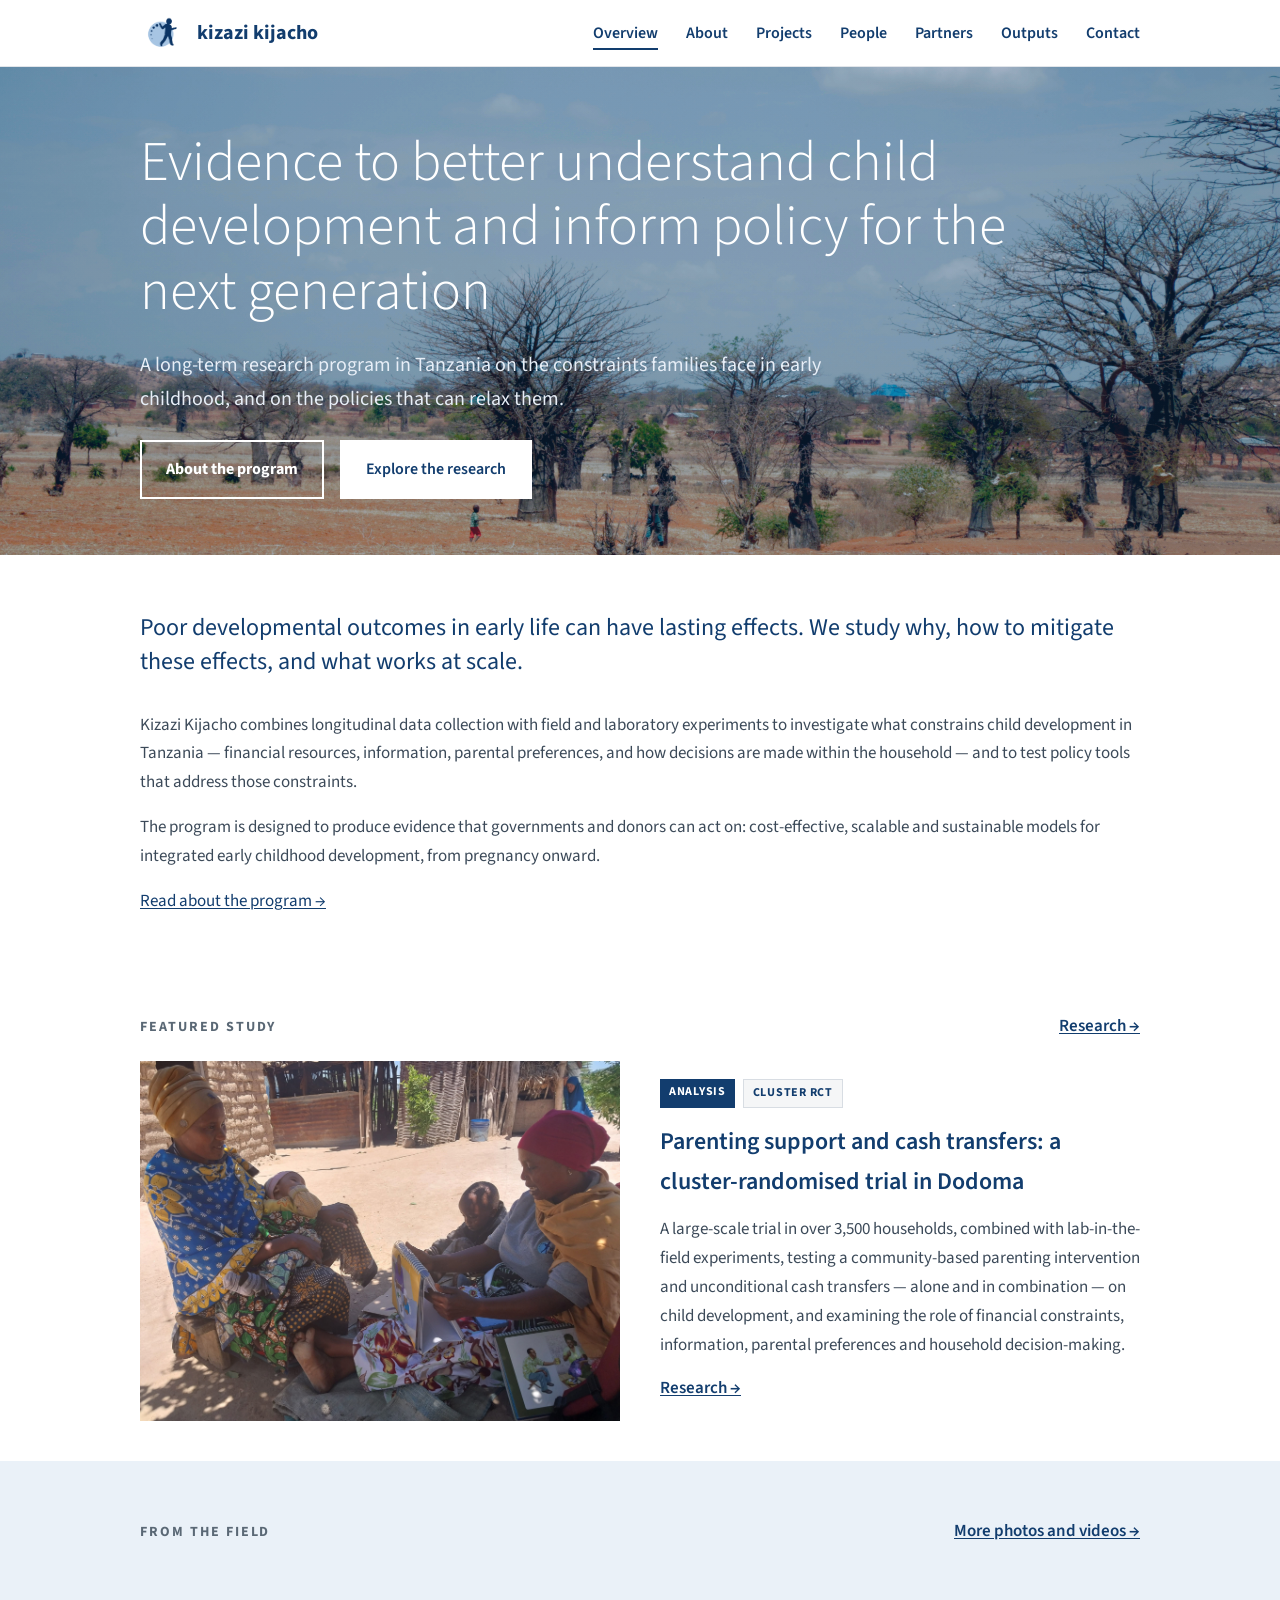
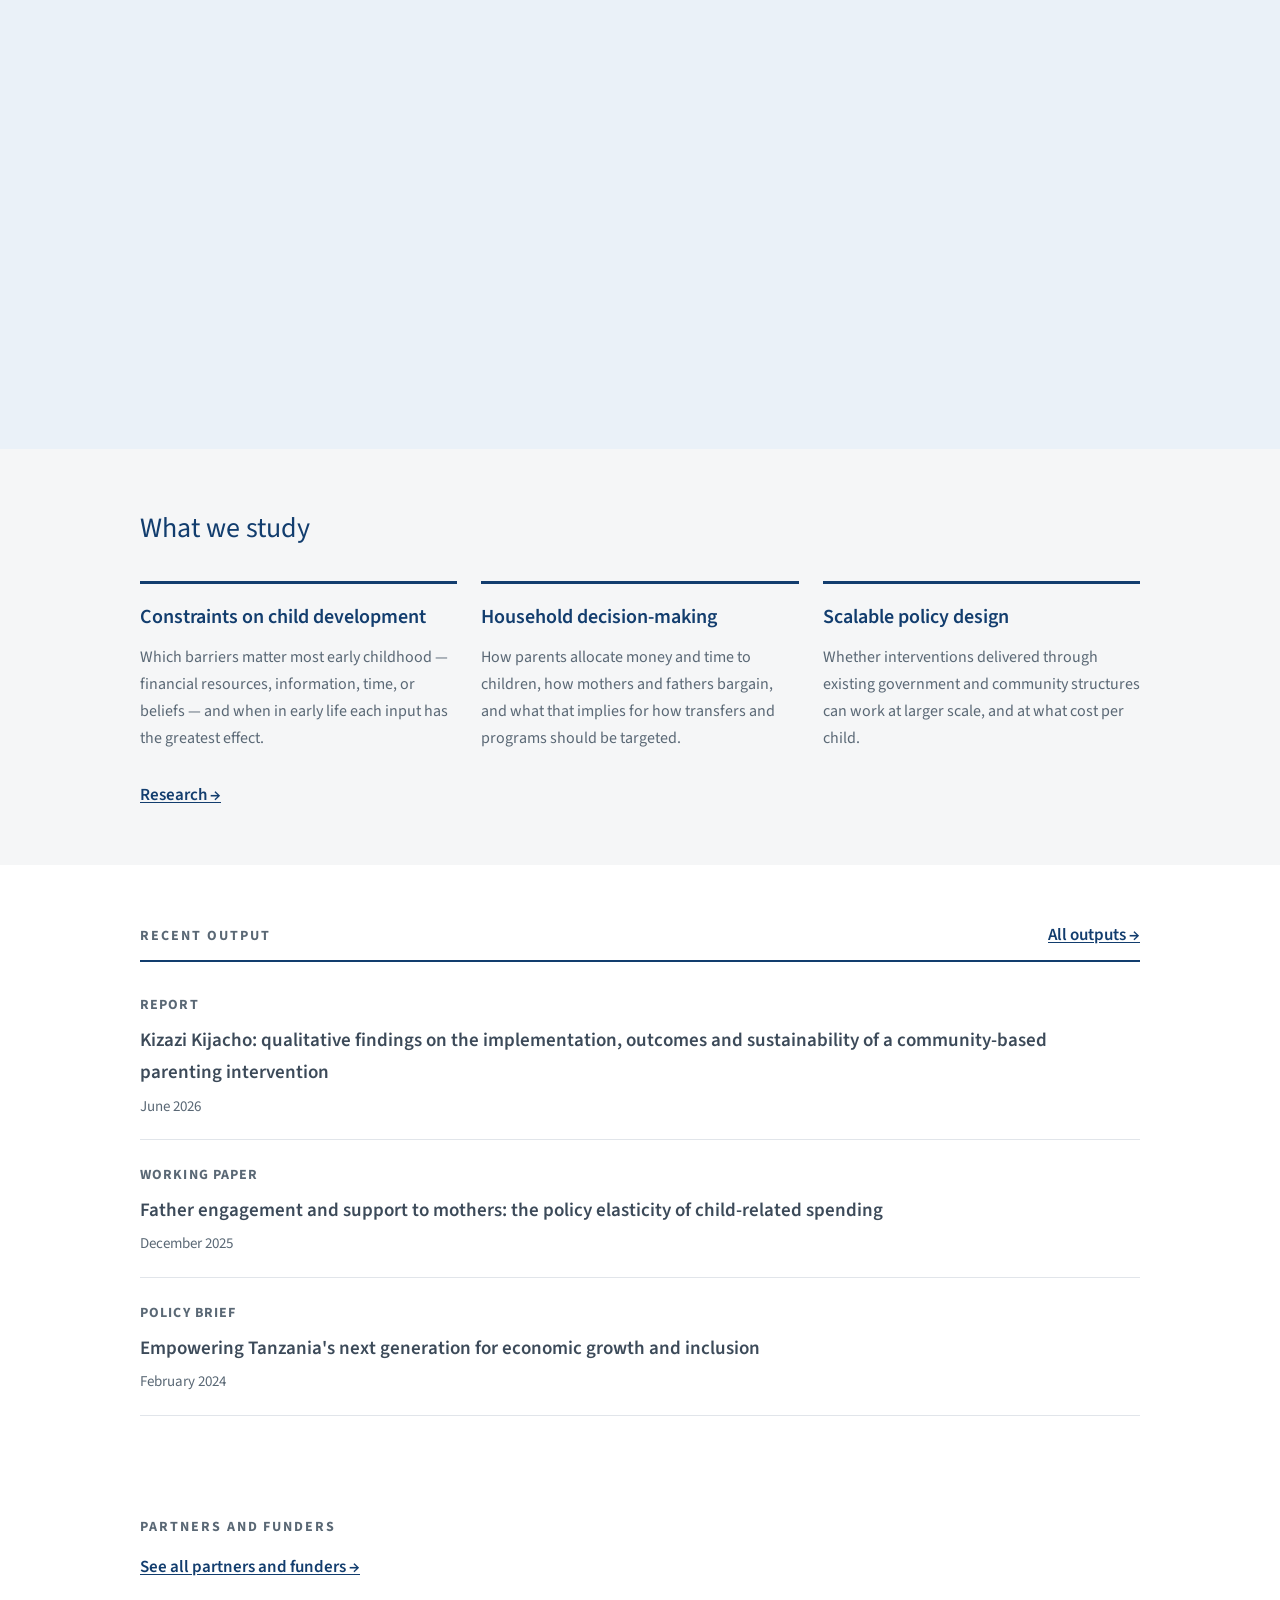
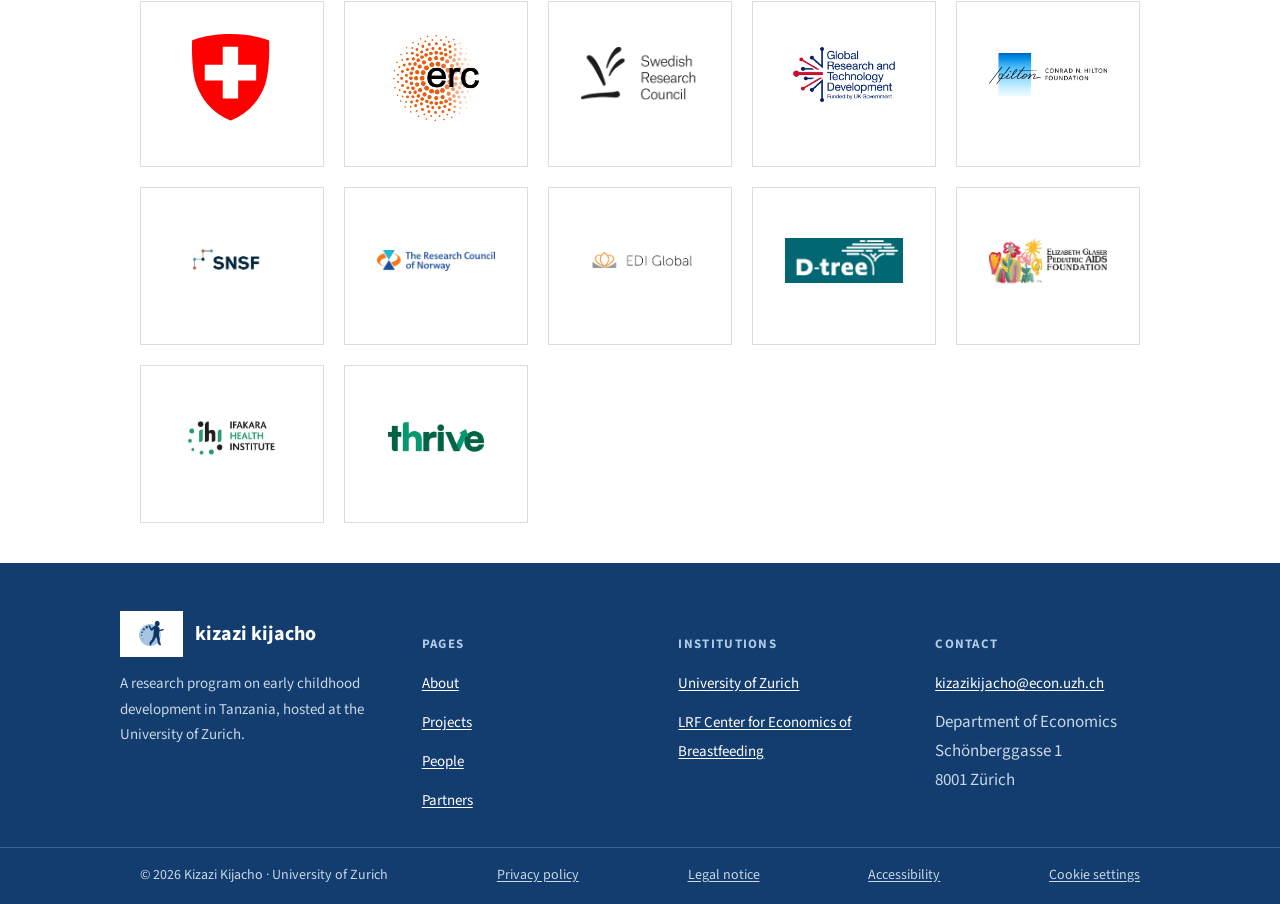
==== commit e19a38e3: "Update index.html" ====
--- a/index.html
+++ b/index.html
@@ -159,7 +159,7 @@
         <div class="partner-card logo-only"><div class="logo-img"><img src="assets/logos/funders/seri.svg" alt="Swiss State Secretariat for Education, Research and Innovation (SERI)"></div></div>
         <div class="partner-card logo-only"><div class="logo-img"><img src="assets/logos/funders/erc.png" alt="European Research Council (ERC)"></div></div>
         <div class="partner-card logo-only"><div class="logo-img"><img src="assets/logos/funders/vr-swedish-research-council.png" alt="Swedish Research Council (Vetenskapsrådet)"></div></div>
-        <div class="partner-card logo-only"><div class="logo-img"><img src="assets/logos/funders/fcdo.png" alt="Foreign, Commonwealth & Development Office (FCDO)"></div></div>
+        <div class="partner-card logo-only"><div class="logo-img"><img src="assets/logos/funders/fcdo.jpg" alt="Foreign, Commonwealth & Development Office (FCDO)"></div></div>
         <div class="partner-card logo-only"><div class="logo-img"><img src="assets/logos/funders/hilton-foundation.png" alt="Conrad N. Hilton Foundation"></div></div>
         <div class="partner-card logo-only"><div class="logo-img"><img src="assets/logos/funders/snsf.png" alt="Swiss National Science Foundation (SNSF)"></div></div>
         <div class="partner-card logo-only"><div class="logo-img"><img src="assets/logos/funders/research-council-of-norway.png" alt="Research Council of Norway"></div></div>
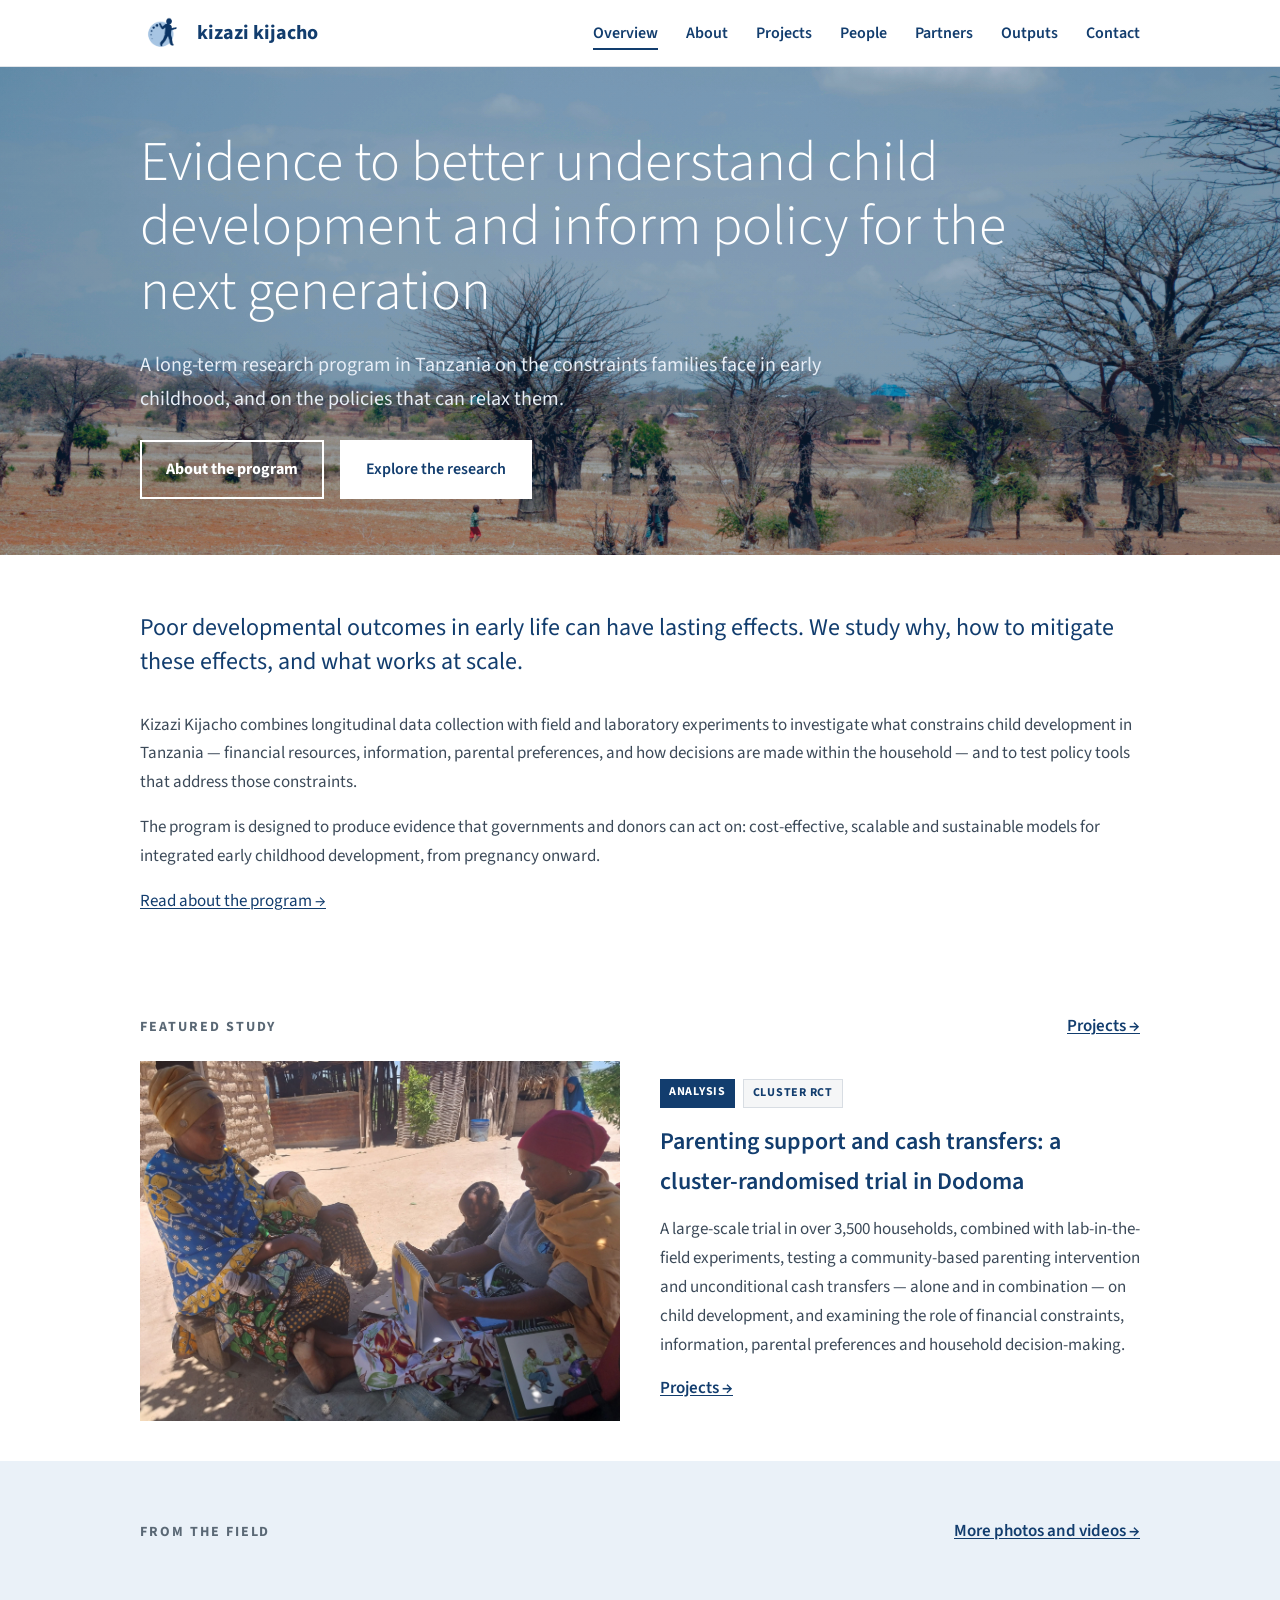
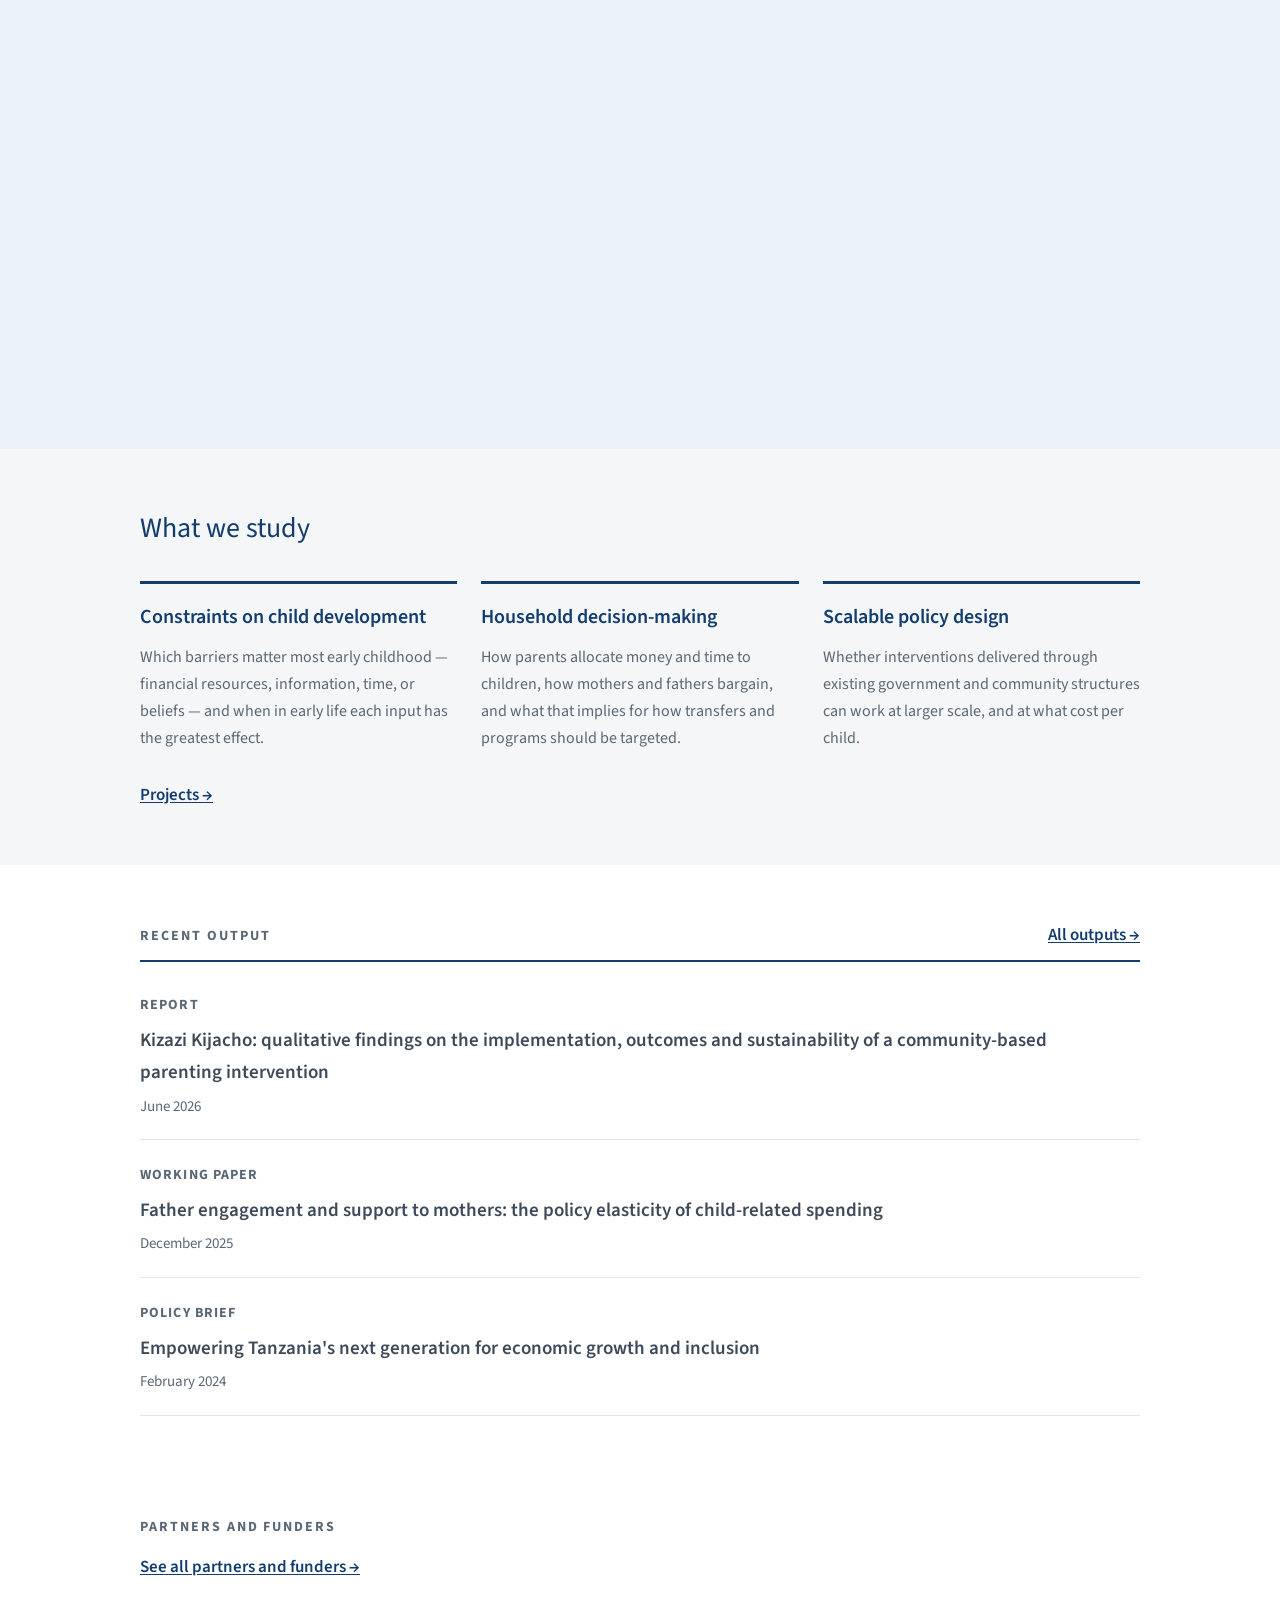
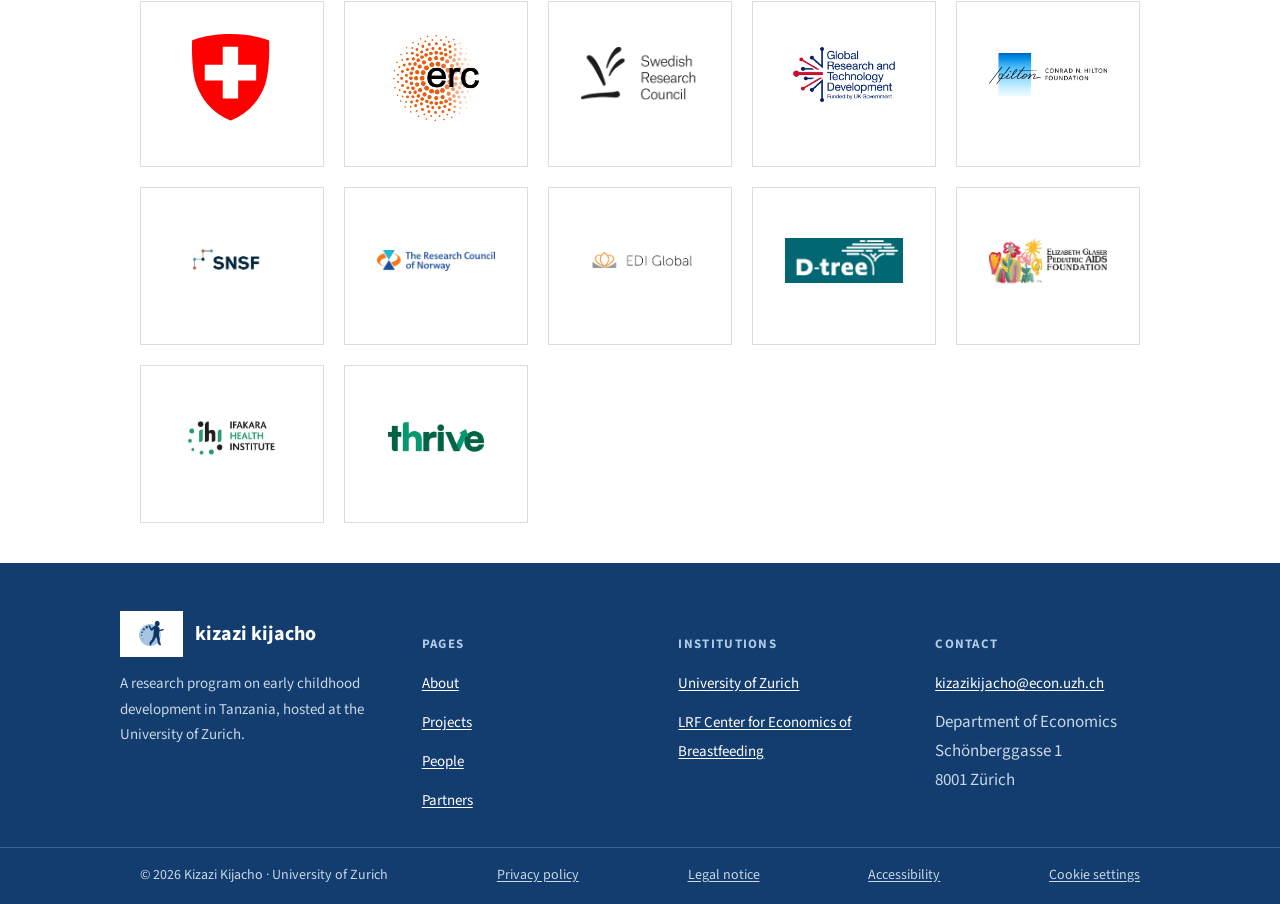
==== commit 2a1ebc34: "Update index.html" ====
--- a/index.html
+++ b/index.html
@@ -65,7 +65,7 @@
     <div class="content">
       <div style="display:flex; justify-content:space-between; align-items:baseline; margin-bottom:20px;">
         <span class="label">Featured study</span>
-        <a href="research.html" style="font-weight:600;">Research →</a>
+        <a href="research.html" style="font-weight:600;">Projects →</a>
       </div>
       <div class="featured">
         <img src="assets/photos/field/community-health-worker-visit.jpeg" alt="A community health worker visits a mother and infant at home in Dodoma" style="width:100%;height:100%;object-fit:cover;">
@@ -76,7 +76,7 @@
           </div>
           <h3>Parenting support and cash transfers: a cluster-randomised trial in Dodoma</h3>
           <p>A large-scale trial in over 3,500 households, combined with lab-in-the-field experiments, testing a community-based parenting intervention and unconditional cash transfers — alone and in combination — on child development, and examining the role of financial constraints, information, parental preferences and household decision-making.</p>
-          <p style="margin-top:14px;"><a href="research.html" style="font-weight:600;">Research →</a></p>
+          <p style="margin-top:14px;"><a href="research.html" style="font-weight:600;">Projects →</a></p>
         </div>
       </div>
     </div>
@@ -115,7 +115,7 @@
           <p>Whether interventions delivered through existing government and community structures can work at larger scale, and at what cost per child.</p>
         </div>
       </div>
-      <p style="margin-top:28px;"><a href="research.html" style="font-weight:600;">Research →</a></p>
+      <p style="margin-top:28px;"><a href="research.html" style="font-weight:600;">Projects →</a></p>
     </div>
   </section>
 
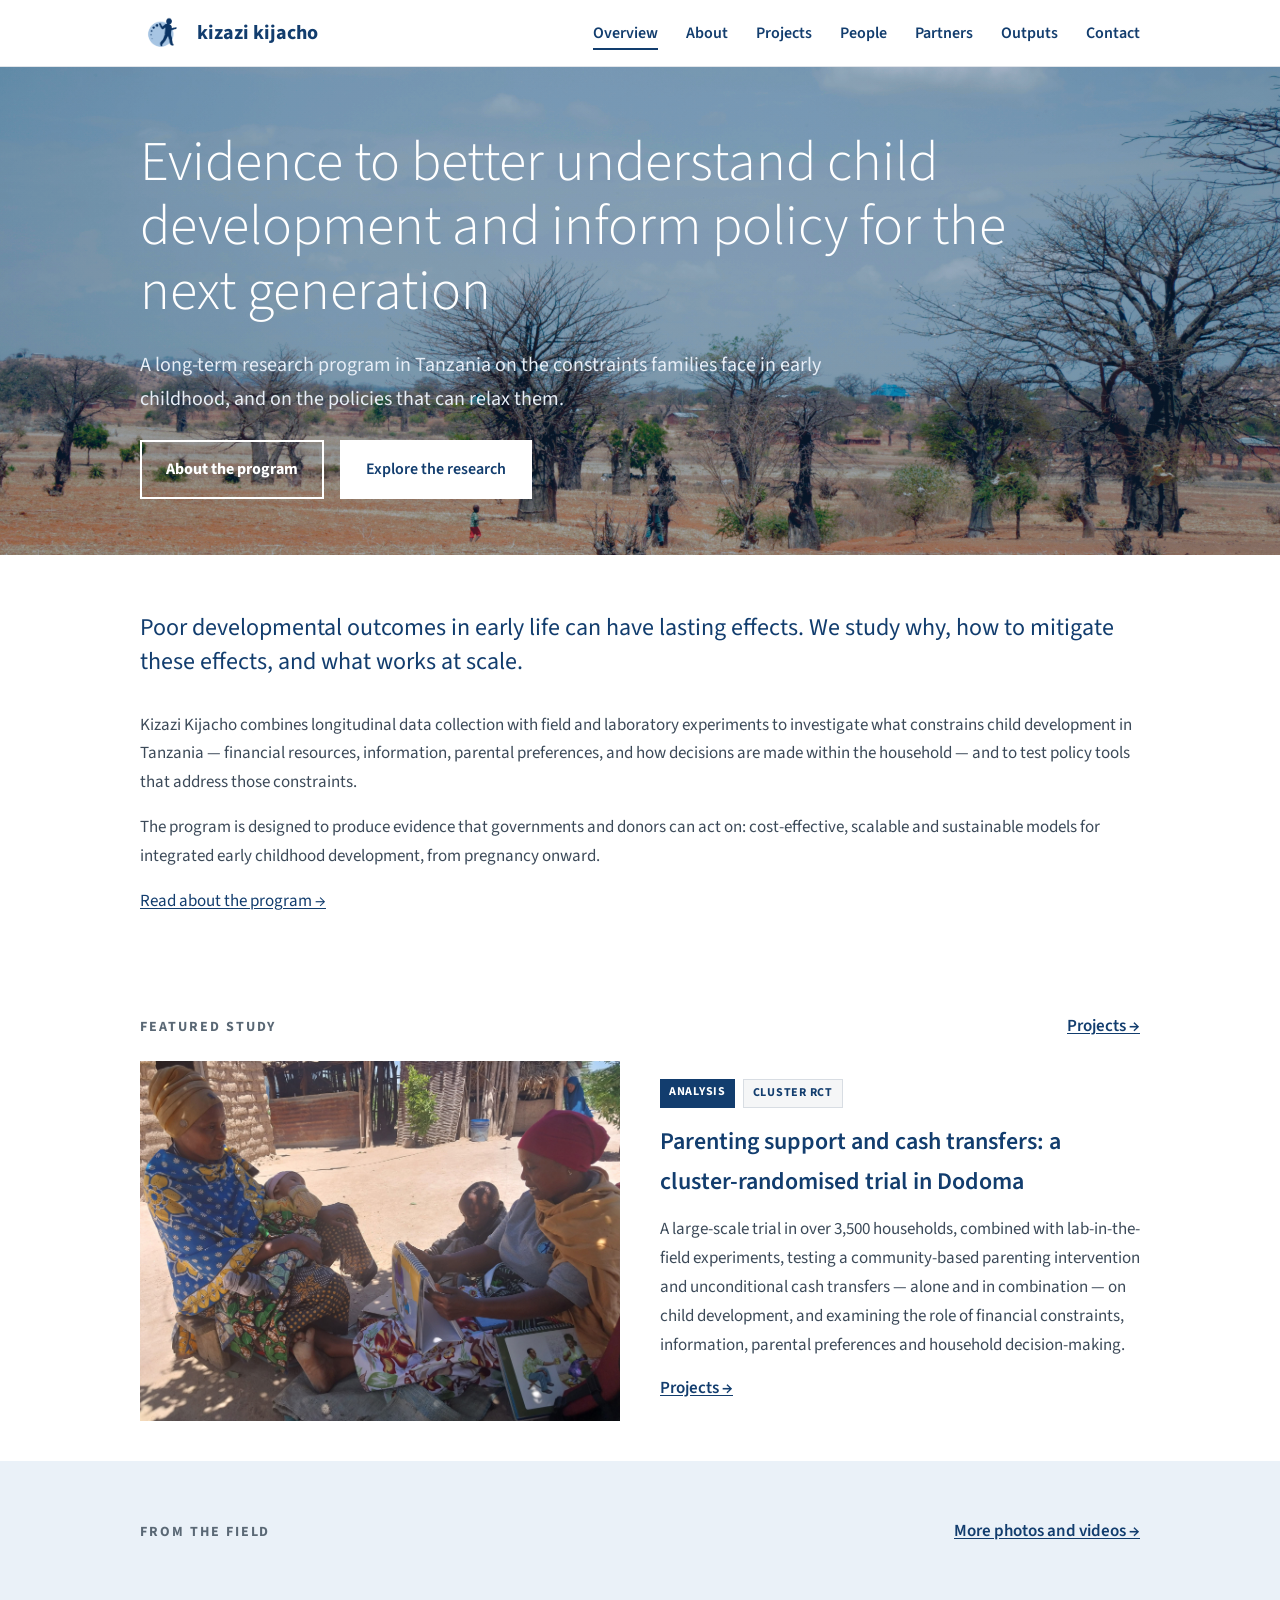
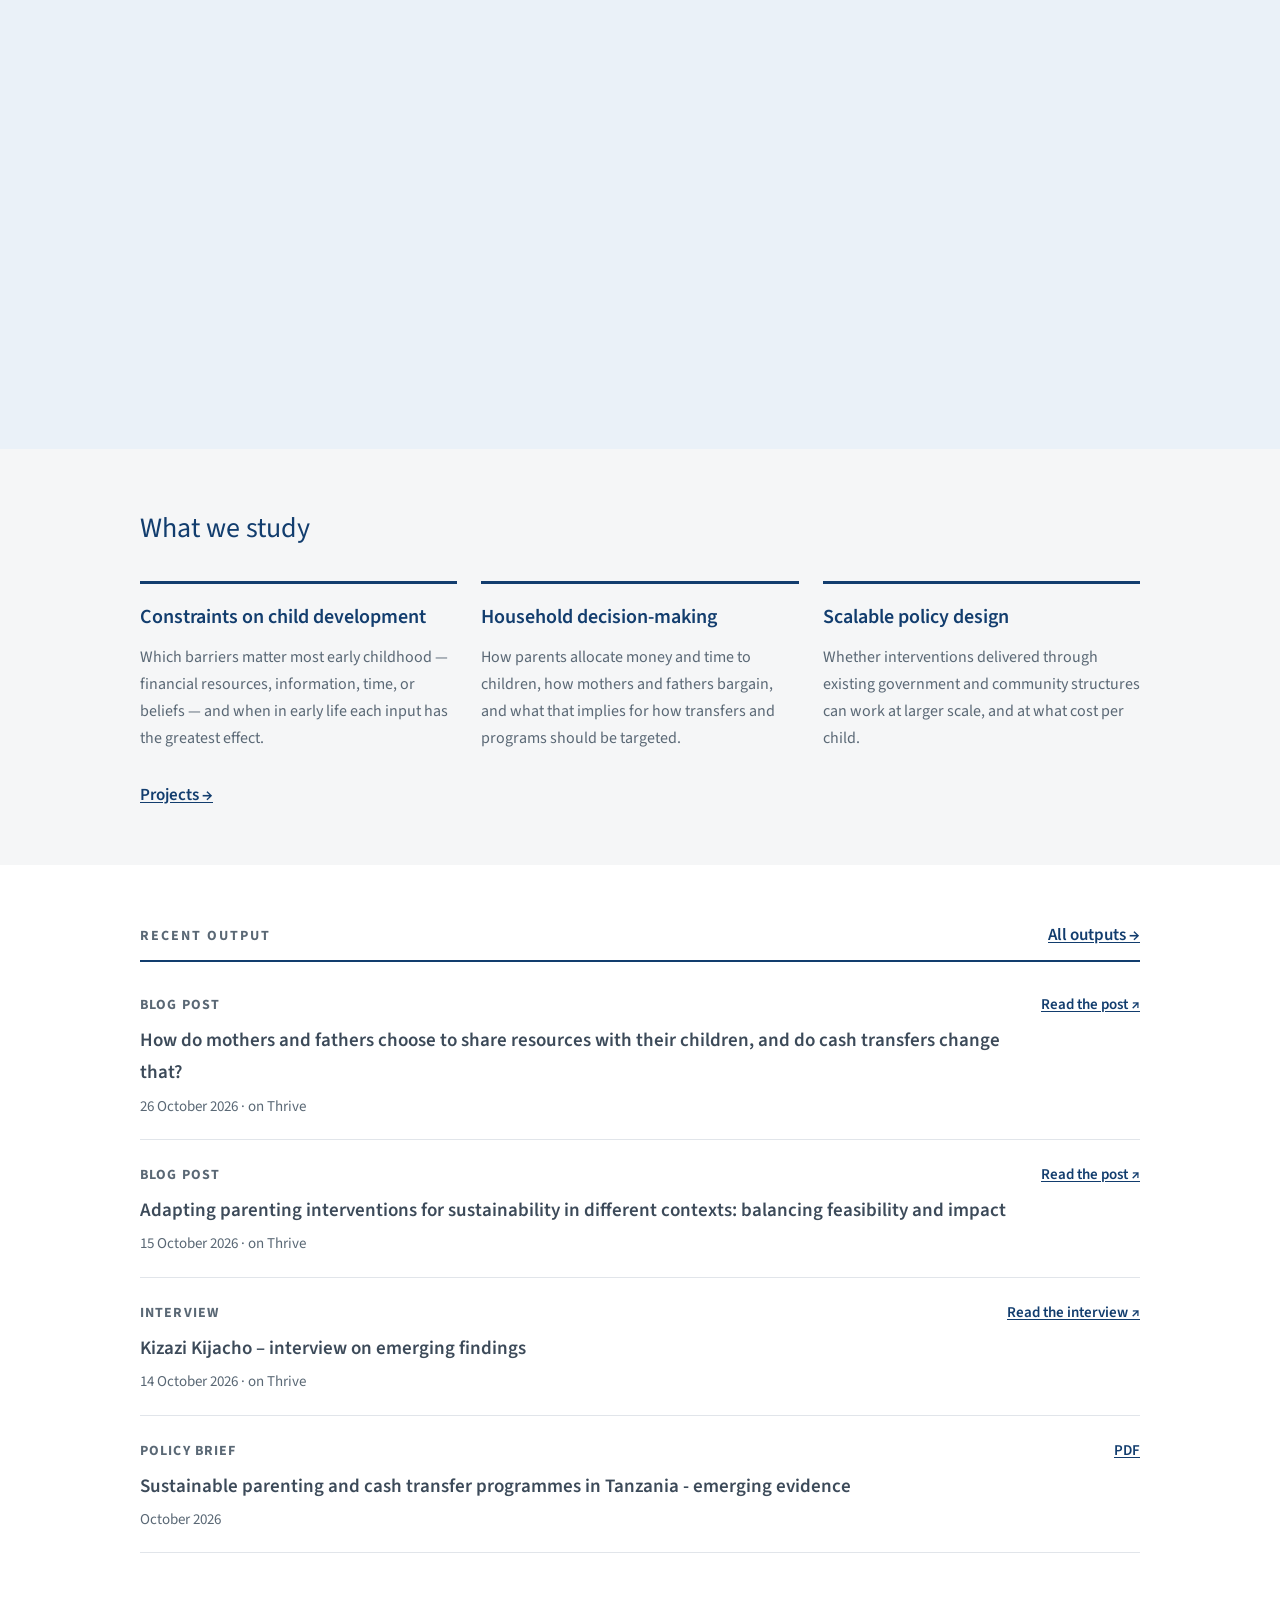
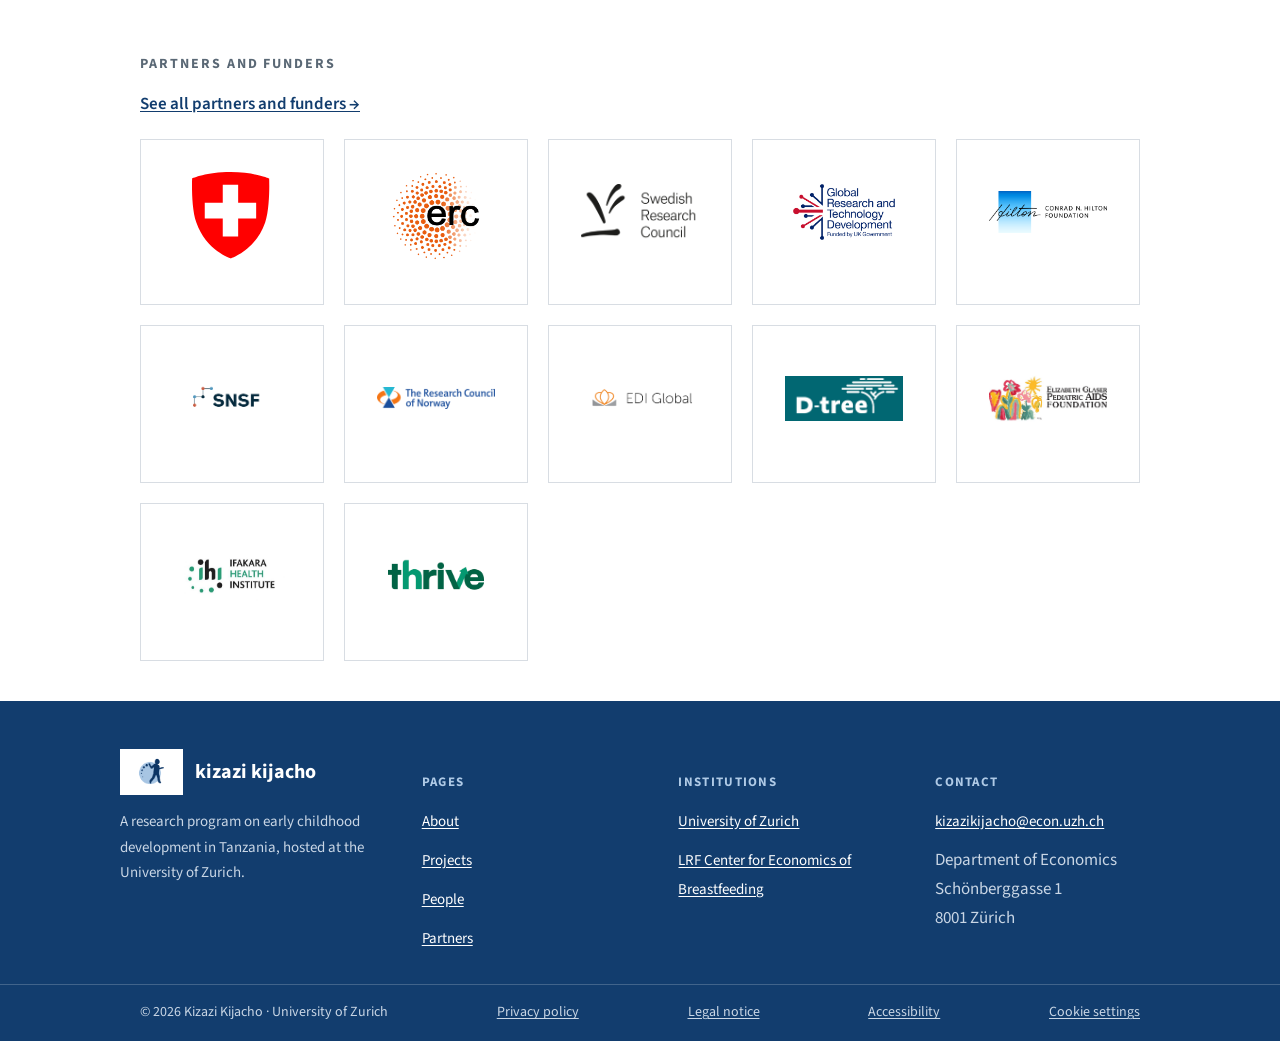
==== commit 6763715b: "Add files via upload" ====
--- a/index.html
+++ b/index.html
@@ -8,6 +8,10 @@
 <link rel="preconnect" href="https://fonts.googleapis.com">
 <link href="https://fonts.googleapis.com/css2?family=Source+Sans+3:wght@300;400;600;700&display=swap" rel="stylesheet">
 <link rel="stylesheet" href="styles.css">
+<link rel="icon" type="image/x-icon" href="assets/favicon.ico">
+<link rel="icon" type="image/png" sizes="32x32" href="assets/favicon-32x32.png">
+<link rel="icon" type="image/png" sizes="16x16" href="assets/favicon-16x16.png">
+<link rel="apple-touch-icon" sizes="180x180" href="assets/apple-touch-icon.png">
 </head>
 <body>
 <a class="skip-link" href="#main">Skip to main content</a>
@@ -128,24 +132,35 @@
       </div>
       <div class="output-row">
         <div>
-          <span class="label" style="letter-spacing:0.08em;">Report</span>
-          <h3 style="margin-top:6px;">Kizazi Kijacho: qualitative findings on the implementation, outcomes and sustainability of a community-based parenting intervention</h3>
-          <p class="meta">June 2026</p>
-        </div>
-      </div>
-      <div class="output-row">
-        <div>
-          <span class="label" style="letter-spacing:0.08em;">Working paper</span>
-          <h3 style="margin-top:6px;">Father engagement and support to mothers: the policy elasticity of child-related spending</h3>
-          <p class="meta">December 2025</p>
-        </div>
+          <span class="label" style="letter-spacing:0.08em;">Blog post</span>
+          <h3 style="margin-top:6px;">How do mothers and fathers choose to share resources with their children, and do cash transfers change that?</h3>
+          <p class="meta">26 October 2026 · on Thrive</p>
+        </div>
+        <div class="output-links"><a href="https://thrivechildevidence.org/updates/how-do-mothers-and-fathers-choose-to-share-resources-with-their-children-and-do-cash-transfers-change-that/" target="_blank" rel="noopener" aria-label="Read the post on Thrive (opens in a new tab)">Read the post ↗</a></div>
+      </div>
+      <div class="output-row">
+        <div>
+          <span class="label" style="letter-spacing:0.08em;">Blog post</span>
+          <h3 style="margin-top:6px;">Adapting parenting interventions for sustainability in different contexts: balancing feasibility and impact</h3>
+          <p class="meta">15 October 2026 · on Thrive</p>
+        </div>
+        <div class="output-links"><a href="https://thrivechildevidence.org/updates/adapting-parenting-interventions-for-sustainability-in-different-contexts-balancing-feasibility-and-impact/" target="_blank" rel="noopener" aria-label="Read the post on Thrive (opens in a new tab)">Read the post ↗</a></div>
+      </div>
+      <div class="output-row">
+        <div>
+          <span class="label" style="letter-spacing:0.08em;">Interview</span>
+          <h3 style="margin-top:6px;">Kizazi Kijacho – interview on emerging findings</h3>
+          <p class="meta">14 October 2026 · on Thrive</p>
+        </div>
+        <div class="output-links"><a href="https://thrivechildevidence.org/updates/kizazi-kijacho-interview-on-emerging-findings/" target="_blank" rel="noopener" aria-label="Read the interview on Thrive (opens in a new tab)">Read the interview ↗</a></div>
       </div>
       <div class="output-row">
         <div>
           <span class="label" style="letter-spacing:0.08em;">Policy brief</span>
-          <h3 style="margin-top:6px;">Empowering Tanzania's next generation for economic growth and inclusion</h3>
-          <p class="meta">February 2024</p>
-        </div>
+          <h3 style="margin-top:6px;">Sustainable parenting and cash transfer programmes in Tanzania - emerging evidence</h3>
+          <p class="meta">October 2026</p>
+        </div>
+        <div class="output-links"><a href="assets/pdfs/Sustainable-parenting-cash-transfer-Tanzania-2026.pdf" target="_blank" rel="noopener">PDF</a></div>
       </div>
     </div>
   </section>
@@ -222,6 +237,6 @@
     </div>
   </div>
 </footer>
-
+<!-- Cloudflare Web Analytics --><script type='module' src='https://static.cloudflareinsights.com/beacon.min.js' data-cf-beacon='{"token": "03de18e79894430f8081f706c0448e3b"}'></script><!-- End Cloudflare Web Analytics -->
 </body>
 </html>
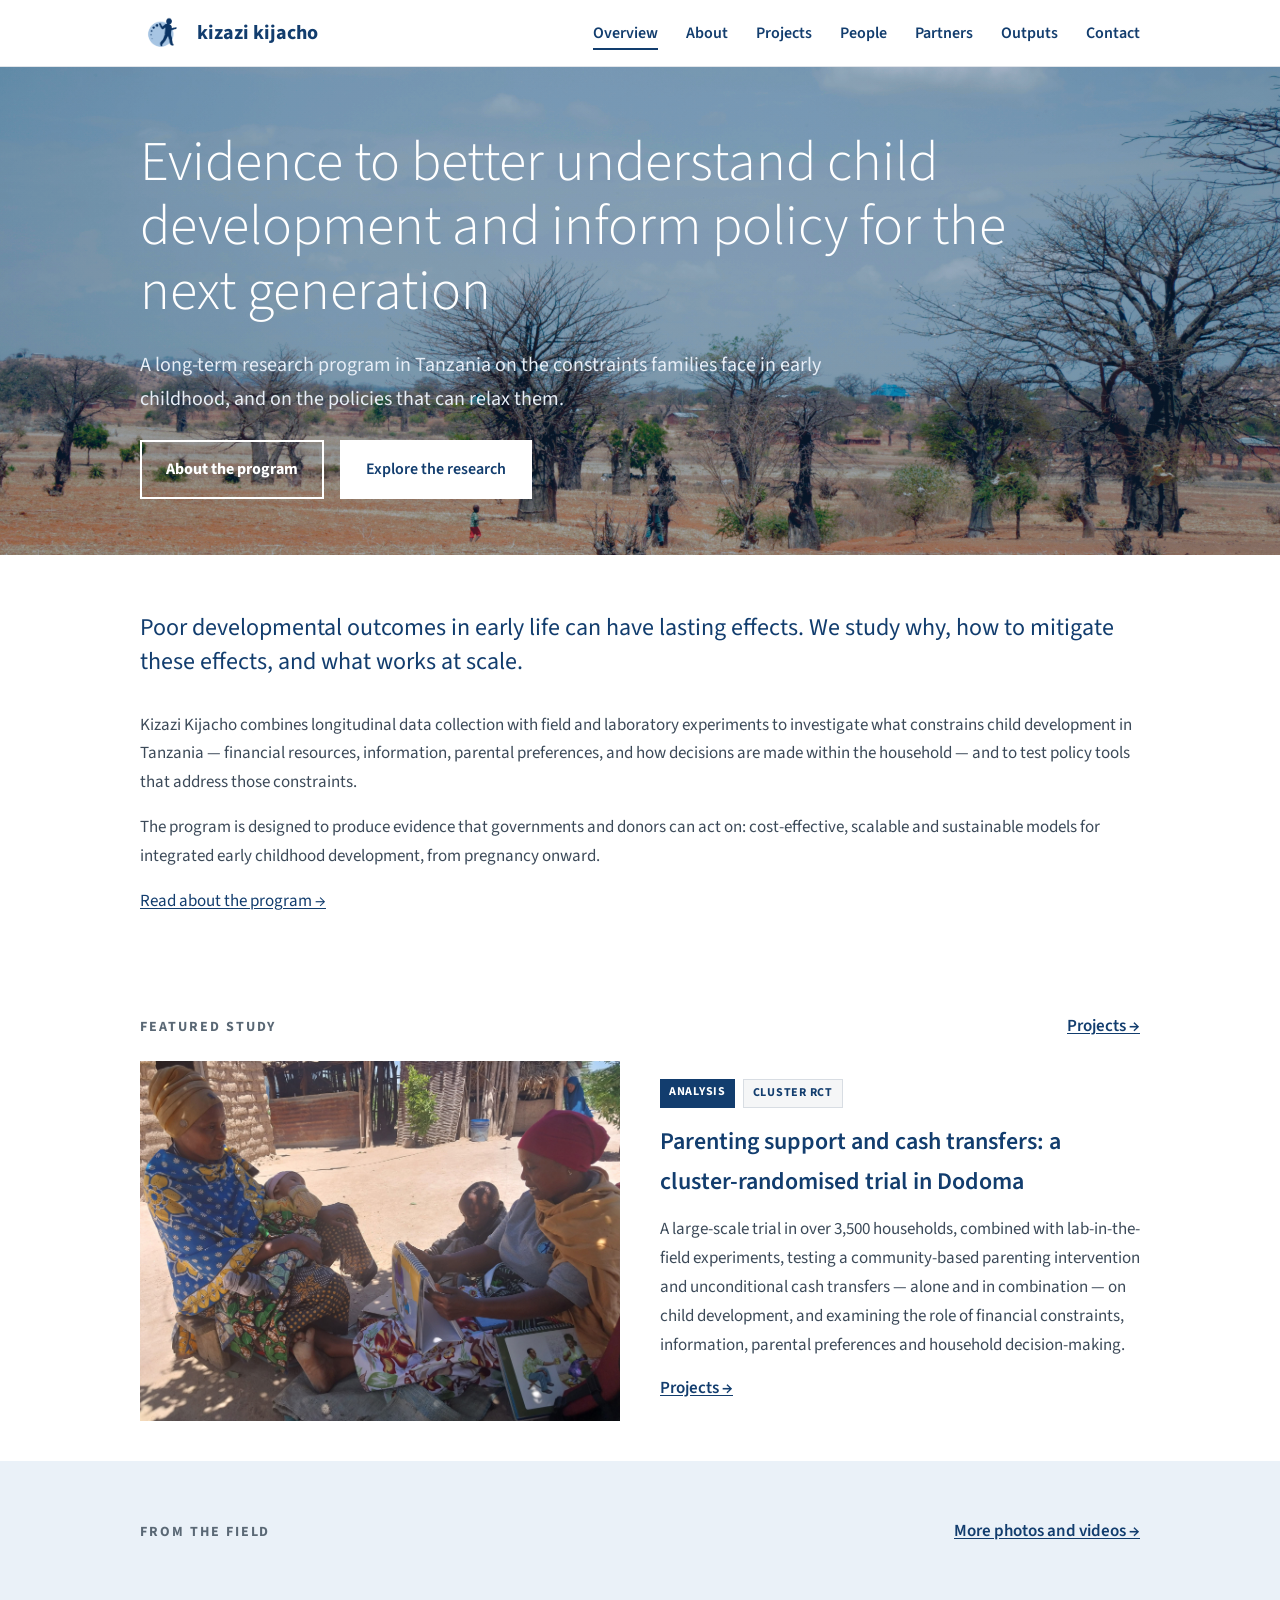
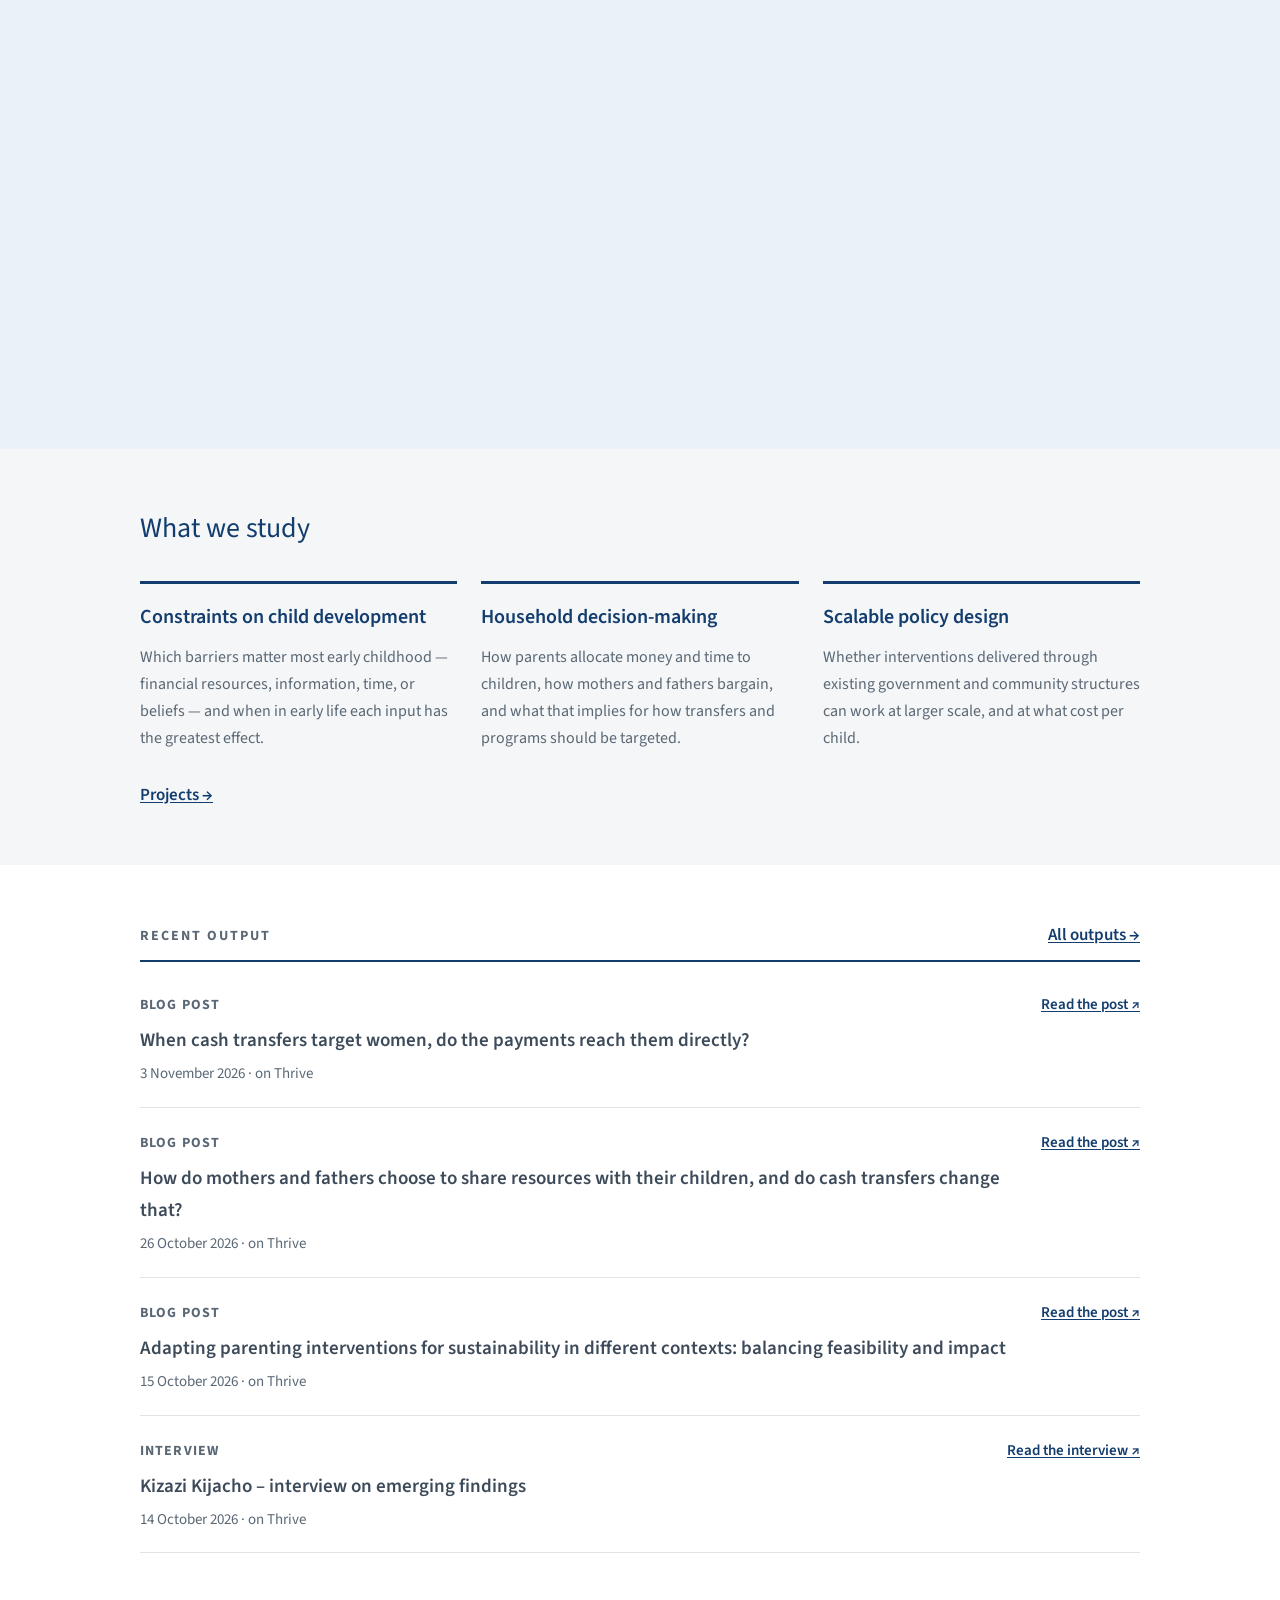
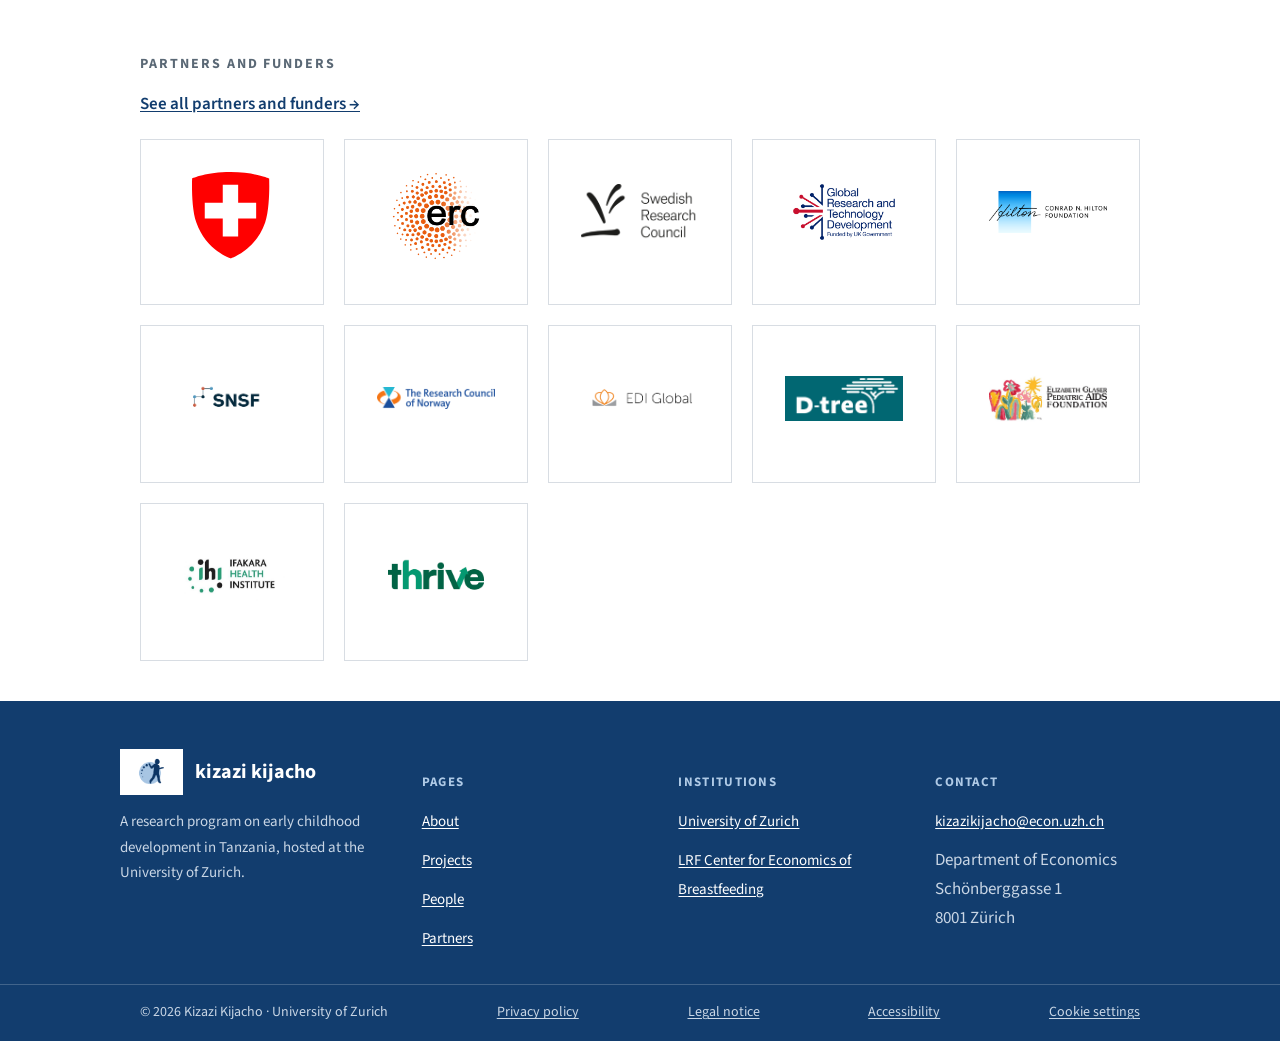
==== commit 839131d9: "Add blog post on cash transfers and remove policy brief Added a new blog post about cash transfers t" ====
--- a/index.html
+++ b/index.html
@@ -133,6 +133,14 @@
       <div class="output-row">
         <div>
           <span class="label" style="letter-spacing:0.08em;">Blog post</span>
+          <h3 style="margin-top:6px;">When cash transfers target women, do the payments reach them directly?</h3>
+          <p class="meta">3 November 2026 · on Thrive</p>
+        </div>
+        <div class="output-links"><a href="https://thrivechildevidence.org/updates/when-cash-transfers-target-women-do-the-payments-reach-them-directly/" target="_blank" rel="noopener" aria-label="Read the post on Thrive (opens in a new tab)">Read the post ↗</a></div>
+      </div>
+      <div class="output-row">
+        <div>
+          <span class="label" style="letter-spacing:0.08em;">Blog post</span>
           <h3 style="margin-top:6px;">How do mothers and fathers choose to share resources with their children, and do cash transfers change that?</h3>
           <p class="meta">26 October 2026 · on Thrive</p>
         </div>
@@ -153,14 +161,6 @@
           <p class="meta">14 October 2026 · on Thrive</p>
         </div>
         <div class="output-links"><a href="https://thrivechildevidence.org/updates/kizazi-kijacho-interview-on-emerging-findings/" target="_blank" rel="noopener" aria-label="Read the interview on Thrive (opens in a new tab)">Read the interview ↗</a></div>
-      </div>
-      <div class="output-row">
-        <div>
-          <span class="label" style="letter-spacing:0.08em;">Policy brief</span>
-          <h3 style="margin-top:6px;">Sustainable parenting and cash transfer programmes in Tanzania - emerging evidence</h3>
-          <p class="meta">October 2026</p>
-        </div>
-        <div class="output-links"><a href="assets/pdfs/Sustainable-parenting-cash-transfer-Tanzania-2026.pdf" target="_blank" rel="noopener">PDF</a></div>
       </div>
     </div>
   </section>
